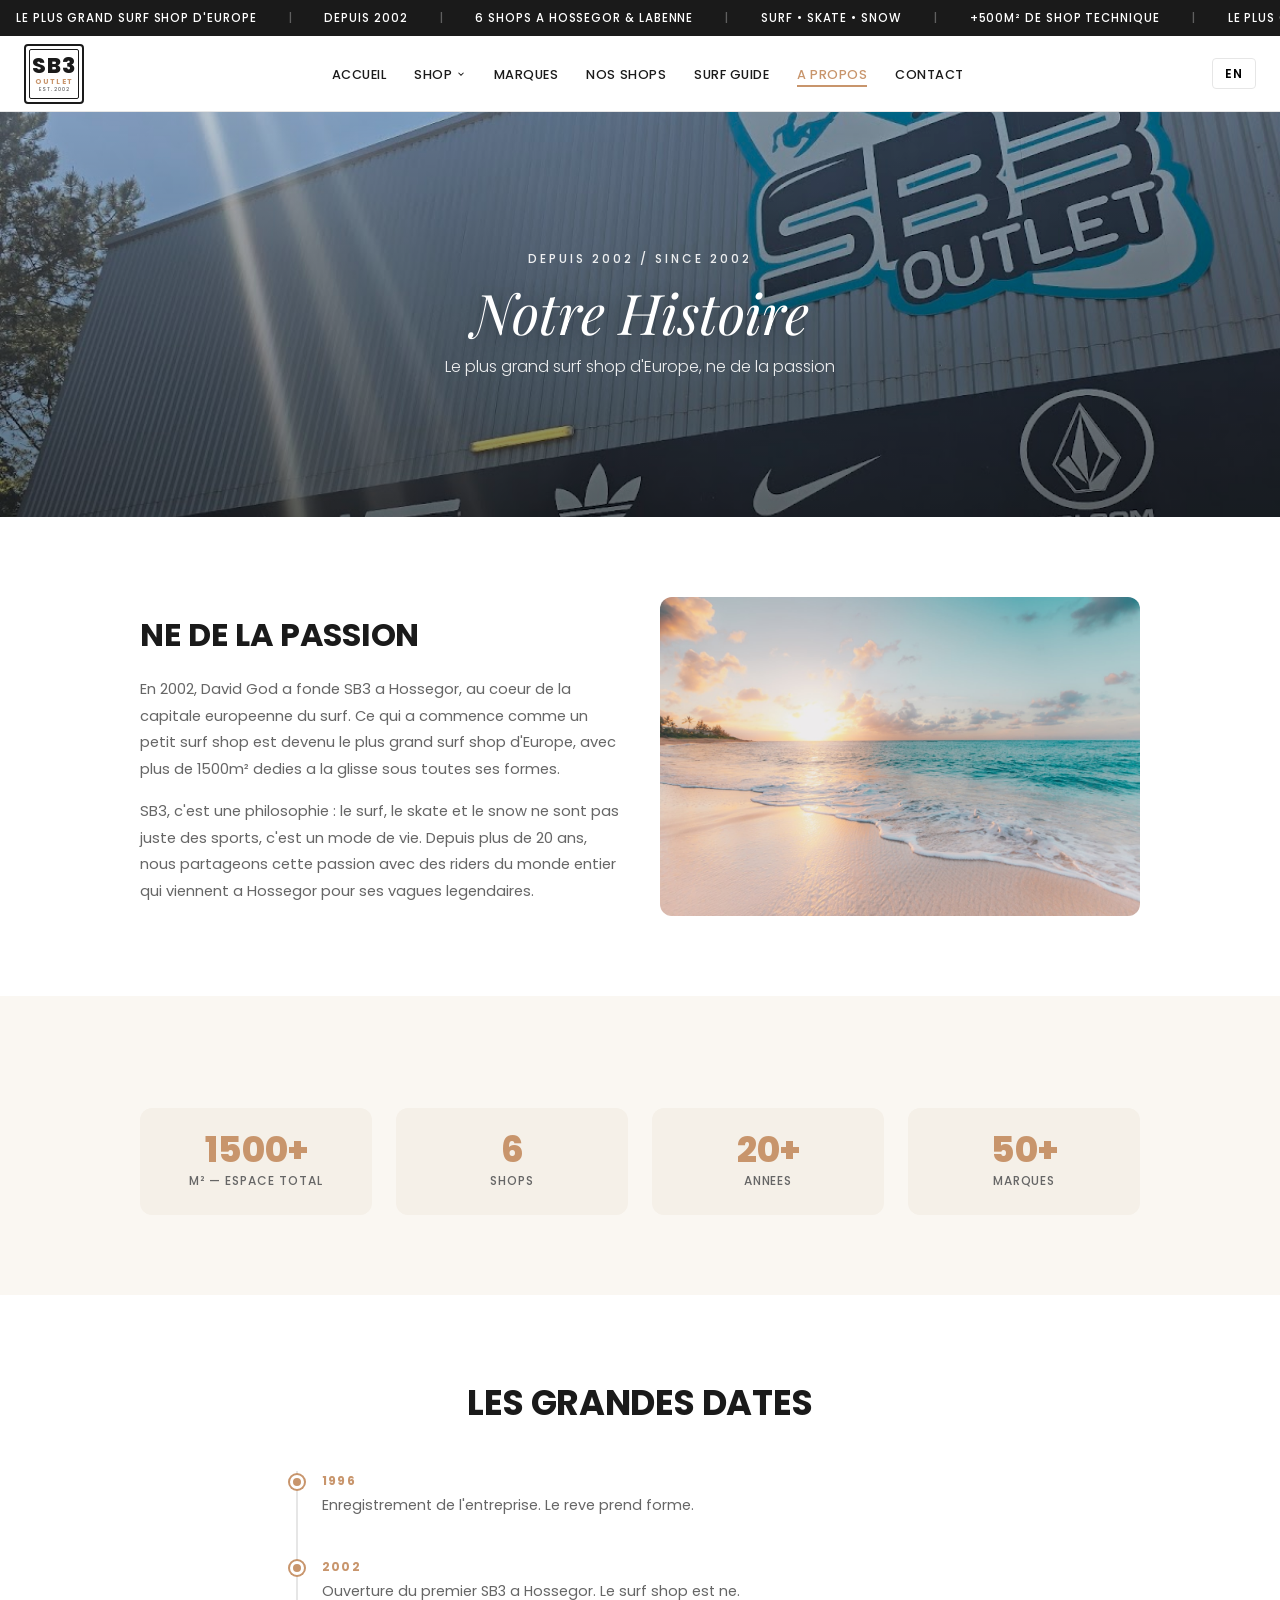
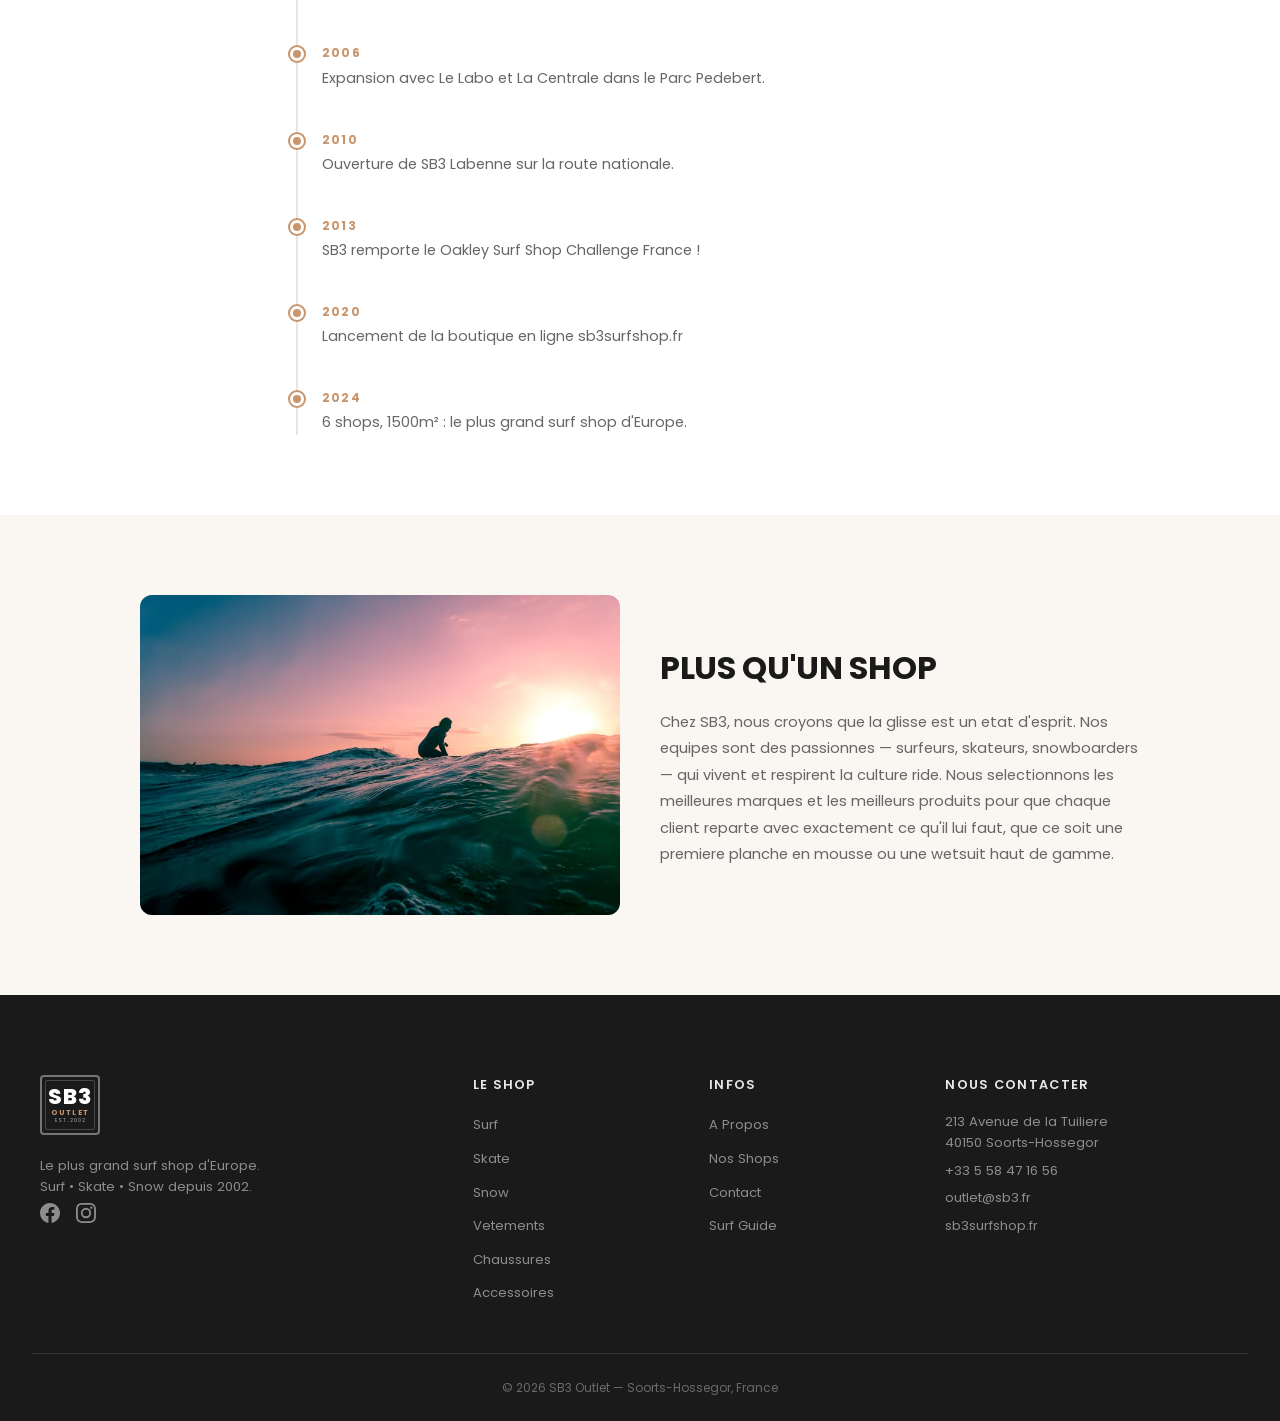
==== about.html @ 445707ae "v2: Multi-page website with 13 pages, real business data, and Hossegor surf guide Complete rebuild f" ====
<!DOCTYPE html>
<html lang="fr">
<head>
  <meta charset="UTF-8">
  <meta name="viewport" content="width=device-width, initial-scale=1.0">
  <meta name="description" content="SB3 Outlet - Notre histoire depuis 2002. Le plus grand surf shop d'Europe a Hossegor. Surf, Skate, Snow.">
  <meta name="theme-color" content="#1a1a1a">
  <title>A Propos | SB3 Outlet - Surf Skate Snow Hossegor</title>
  <link rel="preconnect" href="https://fonts.googleapis.com">
  <link rel="preconnect" href="https://fonts.gstatic.com" crossorigin>
  <link href="https://fonts.googleapis.com/css2?family=Poppins:wght@300;400;500;600;700;800&family=Playfair+Display:ital,wght@0,400;0,700;1,400&display=swap" rel="stylesheet">
  <link rel="stylesheet" href="css/style.css">
</head>
<body>

  <!-- ====== TOP BAR (scrolling announcements) ====== -->
  <div class="top-bar" id="top-bar">
    <div class="top-bar__track">
      <span class="top-bar__item">
        <span class="fr">Le plus grand surf shop d'Europe</span>
        <span class="en">Europe's Largest Surf Shop</span>
      </span>
      <span class="top-bar__sep">|</span>
      <span class="top-bar__item">
        <span class="fr">Depuis 2002</span>
        <span class="en">Since 2002</span>
      </span>
      <span class="top-bar__sep">|</span>
      <span class="top-bar__item">
        <span class="fr">6 shops a Hossegor &amp; Labenne</span>
        <span class="en">6 shops in Hossegor &amp; Labenne</span>
      </span>
      <span class="top-bar__sep">|</span>
      <span class="top-bar__item">
        <span class="fr">Surf &bull; Skate &bull; Snow</span>
        <span class="en">Surf &bull; Skate &bull; Snow</span>
      </span>
      <span class="top-bar__sep">|</span>
      <span class="top-bar__item">
        <span class="fr">+500m&sup2; de shop technique</span>
        <span class="en">+500m&sup2; Technical Shop</span>
      </span>
      <span class="top-bar__sep">|</span>
      <span class="top-bar__item">
        <span class="fr">Le plus grand surf shop d'Europe</span>
        <span class="en">Europe's Largest Surf Shop</span>
      </span>
      <span class="top-bar__sep">|</span>
      <span class="top-bar__item">
        <span class="fr">Depuis 2002</span>
        <span class="en">Since 2002</span>
      </span>
      <span class="top-bar__sep">|</span>
      <span class="top-bar__item">
        <span class="fr">6 shops a Hossegor &amp; Labenne</span>
        <span class="en">6 shops in Hossegor &amp; Labenne</span>
      </span>
      <span class="top-bar__sep">|</span>
      <span class="top-bar__item">
        <span class="fr">Surf &bull; Skate &bull; Snow</span>
        <span class="en">Surf &bull; Skate &bull; Snow</span>
      </span>
      <span class="top-bar__sep">|</span>
      <span class="top-bar__item">
        <span class="fr">+500m&sup2; de shop technique</span>
        <span class="en">+500m&sup2; Technical Shop</span>
      </span>
    </div>
  </div>

  <!-- ====== NAV ====== -->
  <nav class="nav" id="nav">
    <div class="nav__inner">
      <div class="nav__logo">
        <a href="index.html">
          <div class="logo-badge">
            <span class="logo-badge__main">SB3</span>
            <span class="logo-badge__sub">OUTLET</span>
            <span class="logo-badge__est">EST. 2002</span>
          </div>
        </a>
      </div>

      <ul class="nav__links" id="nav-links">
        <li><a href="index.html">
          <span class="fr">Accueil</span>
          <span class="en">Home</span>
        </a></li>
        <li class="nav__dropdown">
          <a href="#" class="nav__dropdown-toggle">
            <span class="fr">Shop</span>
            <span class="en">Shop</span>
            <svg width="10" height="10" viewBox="0 0 24 24" fill="none" stroke="currentColor" stroke-width="2.5"><path d="M6 9l6 6 6-6"/></svg>
          </a>
          <ul class="nav__dropdown-menu">
            <li><a href="surf.html">Surf</a></li>
            <li><a href="skate.html">Skate</a></li>
            <li><a href="snow.html">Snow</a></li>
            <li><a href="clothing.html"><span class="fr">Vetements</span><span class="en">Clothing</span></a></li>
            <li><a href="shoes.html"><span class="fr">Chaussures</span><span class="en">Shoes</span></a></li>
            <li><a href="accessories.html"><span class="fr">Accessoires</span><span class="en">Accessories</span></a></li>
          </ul>
        </li>
        <li><a href="brands.html">
          <span class="fr">Marques</span>
          <span class="en">Brands</span>
        </a></li>
        <li><a href="shops.html">
          <span class="fr">Nos Shops</span>
          <span class="en">Our Shops</span>
        </a></li>
        <li><a href="surf-guide.html">
          <span class="fr">Surf Guide</span>
          <span class="en">Surf Guide</span>
        </a></li>
        <li><a href="about.html" class="active">
          <span class="fr">A Propos</span>
          <span class="en">About</span>
        </a></li>
        <li><a href="contact.html">
          <span class="fr">Contact</span>
          <span class="en">Contact</span>
        </a></li>
      </ul>

      <div class="nav__actions">
        <button class="nav__lang-btn" id="lang-toggle" aria-label="Toggle language">
          <span class="fr">EN</span>
          <span class="en">FR</span>
        </button>
        <button class="nav__burger" id="burger" aria-expanded="false" aria-controls="mobile-menu" aria-label="Menu">
          <span></span><span></span><span></span>
        </button>
      </div>
    </div>
  </nav>

  <!-- Mobile menu -->
  <div class="mobile-menu" id="mobile-menu" aria-hidden="true">
    <a href="index.html"><span class="fr">Accueil</span><span class="en">Home</span></a>
    <div class="mobile-menu__group">
      <button class="mobile-menu__expand" aria-expanded="false">
        Shop
        <svg width="12" height="12" viewBox="0 0 24 24" fill="none" stroke="currentColor" stroke-width="2.5"><path d="M6 9l6 6 6-6"/></svg>
      </button>
      <div class="mobile-menu__sub" aria-hidden="true">
        <a href="surf.html">Surf</a>
        <a href="skate.html">Skate</a>
        <a href="snow.html">Snow</a>
        <a href="clothing.html"><span class="fr">Vetements</span><span class="en">Clothing</span></a>
        <a href="shoes.html"><span class="fr">Chaussures</span><span class="en">Shoes</span></a>
        <a href="accessories.html"><span class="fr">Accessoires</span><span class="en">Accessories</span></a>
      </div>
    </div>
    <a href="brands.html"><span class="fr">Marques</span><span class="en">Brands</span></a>
    <a href="shops.html"><span class="fr">Nos Shops</span><span class="en">Our Shops</span></a>
    <a href="surf-guide.html">Surf Guide</a>
    <a href="about.html" class="active"><span class="fr">A Propos</span><span class="en">About</span></a>
    <a href="contact.html"><span class="fr">Contact</span><span class="en">Contact</span></a>
    <button class="mobile-menu__lang" id="lang-toggle-mobile">
      <span class="fr">English</span>
      <span class="en">Francais</span>
    </button>
  </div>

  <!-- ====== PAGE HERO ====== -->
  <section class="page-hero">
    <div class="page-hero__bg">
      <img src="images/photos/sb3-outlet-exterior.jpg" alt="SB3 Outlet Hossegor">
      <div class="page-hero__overlay"></div>
    </div>
    <div class="page-hero__content">
      <p class="page-hero__eyebrow">DEPUIS 2002 / SINCE 2002</p>
      <h1 class="page-hero__title">
        <span class="fr">Notre Histoire</span>
        <span class="en">Our Story</span>
      </h1>
      <p class="page-hero__subtitle">
        <span class="fr">Le plus grand surf shop d'Europe, ne de la passion</span>
        <span class="en">Europe's largest surf shop, born from passion</span>
      </p>
    </div>
  </section>

  <!-- ====== SECTION 1: THE STORY ====== -->
  <section class="about-section">
    <div class="about-section__inner">
      <div class="about-section__grid reveal">
        <div class="about-section__text">
          <h2>
            <span class="fr">Ne de la Passion</span>
            <span class="en">Born from Passion</span>
          </h2>
          <p>
            <span class="fr">En 2002, David God a fonde SB3 a Hossegor, au coeur de la capitale europeenne du surf. Ce qui a commence comme un petit surf shop est devenu le plus grand surf shop d'Europe, avec plus de 1500m&sup2; dedies a la glisse sous toutes ses formes.</span>
            <span class="en">In 2002, David God founded SB3 in Hossegor, in the heart of Europe's surf capital. What started as a small surf shop has grown into Europe's largest surf shop, with over 1500m&sup2; dedicated to boardsports in all their forms.</span>
          </p>
          <p>
            <span class="fr">SB3, c'est une philosophie : le surf, le skate et le snow ne sont pas juste des sports, c'est un mode de vie. Depuis plus de 20 ans, nous partageons cette passion avec des riders du monde entier qui viennent a Hossegor pour ses vagues legendaires.</span>
            <span class="en">SB3 is a philosophy: surf, skate and snow aren't just sports, they're a way of life. For over 20 years, we've shared this passion with riders from around the world who come to Hossegor for its legendary waves.</span>
          </p>
        </div>
        <div class="about-section__img">
          <img src="images/photos/beach-hossegor.jpg" alt="Hossegor Beach" loading="lazy">
        </div>
      </div>
    </div>
  </section>

  <!-- ====== SECTION 2: STATS ====== -->
  <section class="about-section" style="background: var(--color-cream);">
    <div class="about-section__inner">
      <div class="about-stats reveal">
        <div class="about-stat">
          <p class="about-stat__number">1500+</p>
          <p class="about-stat__label">
            m&sup2; &mdash;
            <span class="fr">Espace Total</span>
            <span class="en">Total Space</span>
          </p>
        </div>
        <div class="about-stat">
          <p class="about-stat__number">6</p>
          <p class="about-stat__label">Shops</p>
        </div>
        <div class="about-stat">
          <p class="about-stat__number">20+</p>
          <p class="about-stat__label">
            <span class="fr">Annees</span>
            <span class="en">Years</span>
          </p>
        </div>
        <div class="about-stat">
          <p class="about-stat__number">50+</p>
          <p class="about-stat__label">
            <span class="fr">Marques</span>
            <span class="en">Brands</span>
          </p>
        </div>
      </div>
    </div>
  </section>

  <!-- ====== SECTION 3: TIMELINE ====== -->
  <section class="about-section">
    <div class="about-section__inner">
      <h2 class="section-title reveal">
        <span class="fr">Les Grandes Dates</span>
        <span class="en">Key Milestones</span>
      </h2>
      <div class="timeline reveal">
        <div class="timeline__item">
          <div class="timeline__dot"></div>
          <p class="timeline__year">1996</p>
          <p class="timeline__text">
            <span class="fr">Enregistrement de l'entreprise. Le reve prend forme.</span>
            <span class="en">Business registered. The dream takes shape.</span>
          </p>
        </div>
        <div class="timeline__item">
          <div class="timeline__dot"></div>
          <p class="timeline__year">2002</p>
          <p class="timeline__text">
            <span class="fr">Ouverture du premier SB3 a Hossegor. Le surf shop est ne.</span>
            <span class="en">First SB3 opens in Hossegor. The surf shop is born.</span>
          </p>
        </div>
        <div class="timeline__item">
          <div class="timeline__dot"></div>
          <p class="timeline__year">2006</p>
          <p class="timeline__text">
            <span class="fr">Expansion avec Le Labo et La Centrale dans le Parc Pedebert.</span>
            <span class="en">Expansion with Le Labo and La Centrale in Pedebert Park.</span>
          </p>
        </div>
        <div class="timeline__item">
          <div class="timeline__dot"></div>
          <p class="timeline__year">2010</p>
          <p class="timeline__text">
            <span class="fr">Ouverture de SB3 Labenne sur la route nationale.</span>
            <span class="en">SB3 Labenne opens on the national road.</span>
          </p>
        </div>
        <div class="timeline__item">
          <div class="timeline__dot"></div>
          <p class="timeline__year">2013</p>
          <p class="timeline__text">
            <span class="fr">SB3 remporte le Oakley Surf Shop Challenge France !</span>
            <span class="en">SB3 wins the Oakley Surf Shop Challenge France!</span>
          </p>
        </div>
        <div class="timeline__item">
          <div class="timeline__dot"></div>
          <p class="timeline__year">2020</p>
          <p class="timeline__text">
            <span class="fr">Lancement de la boutique en ligne sb3surfshop.fr</span>
            <span class="en">Launch of the online store sb3surfshop.fr</span>
          </p>
        </div>
        <div class="timeline__item">
          <div class="timeline__dot"></div>
          <p class="timeline__year">2024</p>
          <p class="timeline__text">
            <span class="fr">6 shops, 1500m&sup2; : le plus grand surf shop d'Europe.</span>
            <span class="en">6 shops, 1500m&sup2;: Europe's largest surf shop.</span>
          </p>
        </div>
      </div>
    </div>
  </section>

  <!-- ====== SECTION 4: VALUES ====== -->
  <section class="about-section" style="background: var(--color-cream);">
    <div class="about-section__inner">
      <div class="about-section__grid about-section__grid--reverse reveal">
        <div class="about-section__text">
          <h2>
            <span class="fr">Plus qu'un Shop</span>
            <span class="en">More than a Shop</span>
          </h2>
          <p>
            <span class="fr">Chez SB3, nous croyons que la glisse est un etat d'esprit. Nos equipes sont des passionnes &mdash; surfeurs, skateurs, snowboarders &mdash; qui vivent et respirent la culture ride. Nous selectionnons les meilleures marques et les meilleurs produits pour que chaque client reparte avec exactement ce qu'il lui faut, que ce soit une premiere planche en mousse ou une wetsuit haut de gamme.</span>
            <span class="en">At SB3, we believe boardsports are a state of mind. Our teams are passionate riders &mdash; surfers, skaters, snowboarders &mdash; who live and breathe the ride culture. We curate the best brands and products so every customer leaves with exactly what they need, whether it's a first foam board or a premium wetsuit.</span>
          </p>
        </div>
        <div class="about-section__img">
          <img src="images/photos/surf-lifestyle.jpg" alt="Surf Lifestyle" loading="lazy">
        </div>
      </div>
    </div>
  </section>

  <!-- ====== FOOTER ====== -->
  <footer class="footer">
    <div class="footer__top">
      <div class="footer__col">
        <div class="footer__logo">
          <div class="logo-badge logo-badge--light">
            <span class="logo-badge__main">SB3</span>
            <span class="logo-badge__sub">OUTLET</span>
            <span class="logo-badge__est">EST. 2002</span>
          </div>
        </div>
        <p class="footer__tagline"><span class="fr">Le plus grand surf shop d'Europe.<br>Surf &bull; Skate &bull; Snow depuis 2002.</span><span class="en">Europe's largest surf shop.<br>Surf &bull; Skate &bull; Snow since 2002.</span></p>
        <div class="footer__social">
          <a href="https://www.facebook.com/sb3outlethossegor/" target="_blank" rel="noopener noreferrer" aria-label="Facebook">
            <svg width="20" height="20" viewBox="0 0 24 24" fill="currentColor"><path d="M24 12.073c0-6.627-5.373-12-12-12s-12 5.373-12 12c0 5.99 4.388 10.954 10.125 11.854v-8.385H7.078v-3.47h3.047V9.43c0-3.007 1.792-4.669 4.533-4.669 1.312 0 2.686.235 2.686.235v2.953H15.83c-1.491 0-1.956.925-1.956 1.874v2.25h3.328l-.532 3.47h-2.796v8.385C19.612 23.027 24 18.062 24 12.073z"/></svg>
          </a>
          <a href="https://www.instagram.com/sb3surfshop/" target="_blank" rel="noopener noreferrer" aria-label="Instagram">
            <svg width="20" height="20" viewBox="0 0 24 24" fill="currentColor"><path d="M12 2.163c3.204 0 3.584.012 4.85.07 3.252.148 4.771 1.691 4.919 4.919.058 1.265.069 1.645.069 4.849 0 3.205-.012 3.584-.069 4.849-.149 3.225-1.664 4.771-4.919 4.919-1.266.058-1.644.07-4.85.07-3.204 0-3.584-.012-4.849-.07-3.26-.149-4.771-1.699-4.919-4.92-.058-1.265-.07-1.644-.07-4.849 0-3.204.013-3.583.07-4.849.149-3.227 1.664-4.771 4.919-4.919 1.266-.057 1.645-.069 4.849-.069zM12 0C8.741 0 8.333.014 7.053.072 2.695.272.273 2.69.073 7.052.014 8.333 0 8.741 0 12c0 3.259.014 3.668.072 4.948.2 4.358 2.618 6.78 6.98 6.98C8.333 23.986 8.741 24 12 24c3.259 0 3.668-.014 4.948-.072 4.354-.2 6.782-2.618 6.979-6.98.059-1.28.073-1.689.073-4.948 0-3.259-.014-3.667-.072-4.947-.196-4.354-2.617-6.78-6.979-6.98C15.668.014 15.259 0 12 0zm0 5.838a6.162 6.162 0 100 12.324 6.162 6.162 0 000-12.324zM12 16a4 4 0 110-8 4 4 0 010 8zm6.406-11.845a1.44 1.44 0 100 2.881 1.44 1.44 0 000-2.881z"/></svg>
          </a>
        </div>
      </div>
      <div class="footer__col">
        <h4><span class="fr">Le Shop</span><span class="en">The Shop</span></h4>
        <ul>
          <li><a href="surf.html">Surf</a></li>
          <li><a href="skate.html">Skate</a></li>
          <li><a href="snow.html">Snow</a></li>
          <li><a href="clothing.html"><span class="fr">Vetements</span><span class="en">Clothing</span></a></li>
          <li><a href="shoes.html"><span class="fr">Chaussures</span><span class="en">Shoes</span></a></li>
          <li><a href="accessories.html"><span class="fr">Accessoires</span><span class="en">Accessories</span></a></li>
        </ul>
      </div>
      <div class="footer__col">
        <h4><span class="fr">Infos</span><span class="en">Info</span></h4>
        <ul>
          <li><a href="about.html"><span class="fr">A Propos</span><span class="en">About Us</span></a></li>
          <li><a href="shops.html"><span class="fr">Nos Shops</span><span class="en">Our Shops</span></a></li>
          <li><a href="contact.html"><span class="fr">Contact</span><span class="en">Contact</span></a></li>
          <li><a href="surf-guide.html">Surf Guide</a></li>
        </ul>
      </div>
      <div class="footer__col">
        <h4><span class="fr">Nous Contacter</span><span class="en">Contact Us</span></h4>
        <p>213 Avenue de la Tuiliere<br>40150 Soorts-Hossegor</p>
        <p><a href="tel:+33558471656">+33 5 58 47 16 56</a></p>
        <p><a href="mailto:outlet@sb3.fr">outlet@sb3.fr</a></p>
        <p><a href="https://sb3surfshop.fr" target="_blank" rel="noopener noreferrer">sb3surfshop.fr</a></p>
      </div>
    </div>
    <div class="footer__bottom">
      <p>&copy; 2026 SB3 Outlet &mdash; Soorts-Hossegor, France</p>
    </div>
  </footer>

  <script src="js/main.js"></script>
</body>
</html>
---- css/style.css ----
/* ============================================
   SB3 Outlet v2 - Multi-Page Design System
   Jack's Surfboards Inspired
   Warm editorial lifestyle aesthetic
   Mobile-first responsive
   ============================================ */

/* --- Reset & Base --- */
*, *::before, *::after { box-sizing: border-box; margin: 0; padding: 0; }

:root {
  --color-bg: #fff;
  --color-text: #1a1a1a;
  --color-text-light: #666;
  --color-accent: #d63a2f;
  --color-warm: #c8956c;
  --color-sand: #f5f0e8;
  --color-cream: #faf7f2;
  --color-dark: #1a1a1a;
  --color-border: #e6e6e6;
  --font-body: 'Poppins', sans-serif;
  --font-display: 'Playfair Display', serif;
  --nav-height: 76px;
  --top-bar-height: 36px;
  --max-width: 1440px;
}

html { scroll-behavior: smooth; }
body {
  font-family: var(--font-body);
  color: var(--color-text);
  background: var(--color-bg);
  line-height: 1.6;
  -webkit-font-smoothing: antialiased;
}
img { display: block; max-width: 100%; height: auto; }
a { color: inherit; text-decoration: none; }
ul { list-style: none; }
button { cursor: pointer; border: none; background: none; font-family: inherit; }

/* --- Language toggle --- */
.en { display: none; }
html.lang-en .en { display: inline; }
html.lang-en .fr { display: none; }

/* --- Scroll Reveal --- */
.reveal {
  opacity: 0;
  transform: translateY(30px);
  transition: opacity 0.7s ease, transform 0.7s ease;
}
.reveal--visible {
  opacity: 1;
  transform: translateY(0);
}

/* ============================================
   TOP BAR
   ============================================ */
.top-bar {
  background: var(--color-dark);
  color: #fff;
  font-size: 0.72rem;
  font-weight: 500;
  letter-spacing: 0.08em;
  text-transform: uppercase;
  height: var(--top-bar-height);
  overflow: hidden;
  position: relative;
  z-index: 1001;
}
.top-bar__track {
  display: flex;
  align-items: center;
  height: 100%;
  white-space: nowrap;
  animation: marquee 30s linear infinite;
  gap: 2rem;
  padding: 0 1rem;
}
.top-bar__sep { opacity: 0.3; }
@keyframes marquee {
  0% { transform: translateX(0); }
  100% { transform: translateX(-50%); }
}

/* ============================================
   NAV
   ============================================ */
.nav {
  position: sticky;
  top: 0;
  z-index: 1000;
  background: rgba(255,255,255,0.97);
  backdrop-filter: blur(12px);
  -webkit-backdrop-filter: blur(12px);
  height: var(--nav-height);
  border-bottom: 1px solid var(--color-border);
  transition: box-shadow 0.3s ease;
}
.nav--scrolled { box-shadow: 0 2px 20px rgba(0,0,0,0.08); }
.nav__inner {
  max-width: var(--max-width);
  margin: 0 auto;
  height: 100%;
  display: flex;
  align-items: center;
  justify-content: space-between;
  padding: 0 1.5rem;
}
.nav__logo a { display: flex; align-items: center; }

/* Logo Badge */
.logo-badge {
  position: relative;
  display: flex;
  flex-direction: column;
  align-items: center;
  justify-content: center;
  width: 60px;
  height: 60px;
  border: 2px solid var(--color-dark);
  text-align: center;
  line-height: 1;
  border-radius: 4px;
  background: transparent;
}
.logo-badge::before {
  content: '';
  position: absolute;
  inset: 3px;
  border: 1px solid var(--color-dark);
  border-radius: 2px;
  pointer-events: none;
}
.logo-badge__main {
  font-size: 1.35rem;
  font-weight: 800;
  letter-spacing: 0.05em;
  color: var(--color-dark);
  line-height: 1;
}
.logo-badge__sub {
  font-size: 0.45rem;
  font-weight: 700;
  letter-spacing: 0.18em;
  text-transform: uppercase;
  color: var(--color-warm);
  margin-top: 1px;
}
.logo-badge__est {
  font-size: 0.32rem;
  font-weight: 500;
  letter-spacing: 0.15em;
  color: var(--color-text-light);
  margin-top: 2px;
}
.logo-badge--light { border-color: rgba(255,255,255,0.4); }
.logo-badge--light::before { border-color: rgba(255,255,255,0.2); }
.logo-badge--light .logo-badge__main { color: #fff; }
.logo-badge--light .logo-badge__sub { color: var(--color-warm); }
.logo-badge--light .logo-badge__est { color: rgba(255,255,255,0.5); }

/* Nav Links */
.nav__links {
  display: none;
  gap: 1.75rem;
}
.nav__links a {
  font-size: 0.8rem;
  font-weight: 500;
  letter-spacing: 0.04em;
  text-transform: uppercase;
  color: var(--color-text);
  transition: color 0.2s;
  position: relative;
}
.nav__links a::after {
  content: '';
  position: absolute;
  bottom: -4px;
  left: 0;
  width: 0;
  height: 2px;
  background: var(--color-warm);
  transition: width 0.3s ease;
}
.nav__links a:hover::after { width: 100%; }
.nav__links a:hover { color: var(--color-warm); }
.nav__links a.active { color: var(--color-warm); }
.nav__links a.active::after { width: 100%; }

/* Nav dropdown */
.nav__dropdown {
  position: relative;
}
.nav__dropdown-trigger {
  display: flex;
  align-items: center;
  gap: 4px;
  font-size: 0.8rem;
  font-weight: 500;
  letter-spacing: 0.04em;
  text-transform: uppercase;
  color: var(--color-text);
  transition: color 0.2s;
  cursor: pointer;
  position: relative;
  padding: 0;
}
.nav__dropdown-trigger::after {
  content: '';
  position: absolute;
  bottom: -4px;
  left: 0;
  width: 0;
  height: 2px;
  background: var(--color-warm);
  transition: width 0.3s ease;
}
.nav__dropdown:hover .nav__dropdown-trigger::after { width: 100%; }
.nav__dropdown:hover .nav__dropdown-trigger { color: var(--color-warm); }
.nav__dropdown-arrow {
  width: 10px;
  height: 10px;
  transition: transform 0.2s;
}
.nav__dropdown:hover .nav__dropdown-arrow { transform: rotate(180deg); }
.nav__dropdown-menu {
  position: absolute;
  top: 100%;
  left: 50%;
  transform: translateX(-50%);
  padding-top: 16px;
  opacity: 0;
  visibility: hidden;
  transition: opacity 0.25s, visibility 0.25s;
}
.nav__dropdown:hover .nav__dropdown-menu {
  opacity: 1;
  visibility: visible;
}
.nav__dropdown-menu-inner {
  background: #fff;
  border: 1px solid var(--color-border);
  border-radius: 8px;
  padding: 0.75rem 0;
  min-width: 180px;
  box-shadow: 0 8px 30px rgba(0,0,0,0.1);
}
.nav__dropdown-menu a {
  display: block;
  padding: 0.5rem 1.25rem;
  font-size: 0.78rem;
  font-weight: 500;
  letter-spacing: 0.03em;
  text-transform: uppercase;
  white-space: nowrap;
  transition: background 0.15s, color 0.15s;
}
.nav__dropdown-menu a::after { display: none; }
.nav__dropdown-menu a:hover {
  background: var(--color-cream);
  color: var(--color-warm);
}

.nav__actions {
  display: flex;
  align-items: center;
  gap: 1rem;
}
.nav__lang-btn {
  font-size: 0.75rem;
  font-weight: 600;
  letter-spacing: 0.1em;
  padding: 0.35rem 0.75rem;
  border: 1px solid var(--color-border);
  border-radius: 4px;
  transition: all 0.2s;
}
.nav__lang-btn:hover {
  background: var(--color-dark);
  color: #fff;
  border-color: var(--color-dark);
}
.nav__icon-btn {
  display: flex;
  align-items: center;
  justify-content: center;
  color: var(--color-text);
  transition: color 0.2s;
  padding: 4px;
}
.nav__icon-btn:hover { color: var(--color-warm); }

/* Burger */
.nav__burger {
  display: flex;
  flex-direction: column;
  gap: 5px;
  padding: 4px;
}
.nav__burger span {
  display: block;
  width: 22px;
  height: 2px;
  background: var(--color-dark);
  transition: all 0.3s ease;
}
.nav__burger[aria-expanded="true"] span:nth-child(1) { transform: translateY(7px) rotate(45deg); }
.nav__burger[aria-expanded="true"] span:nth-child(2) { opacity: 0; }
.nav__burger[aria-expanded="true"] span:nth-child(3) { transform: translateY(-7px) rotate(-45deg); }

/* Mobile menu */
.mobile-menu {
  position: fixed;
  top: calc(var(--nav-height) + var(--top-bar-height));
  left: 0;
  right: 0;
  bottom: 0;
  background: #fff;
  padding: 2rem;
  display: flex;
  flex-direction: column;
  gap: 0;
  transform: translateX(100%);
  transition: transform 0.35s ease;
  z-index: 999;
  overflow-y: auto;
}
.mobile-menu--open { transform: translateX(0); }
.mobile-menu a,
.mobile-menu summary {
  font-size: 1.1rem;
  font-weight: 500;
  text-transform: uppercase;
  letter-spacing: 0.05em;
  padding: 0.75rem 0;
  border-bottom: 1px solid var(--color-border);
  display: block;
}
.mobile-menu details {
  border-bottom: 1px solid var(--color-border);
}
.mobile-menu details summary {
  border-bottom: none;
  cursor: pointer;
  list-style: none;
  display: flex;
  justify-content: space-between;
  align-items: center;
}
.mobile-menu details summary::-webkit-details-marker { display: none; }
.mobile-menu details summary::after {
  content: '+';
  font-size: 1.2rem;
  font-weight: 300;
  transition: transform 0.2s;
}
.mobile-menu details[open] summary::after { content: '-'; }
.mobile-menu details .mobile-submenu {
  padding: 0 0 0.75rem 1rem;
}
.mobile-menu details .mobile-submenu a {
  font-size: 0.9rem;
  padding: 0.5rem 0;
  border-bottom: none;
  color: var(--color-text-light);
}
.mobile-menu__lang {
  font-size: 0.85rem;
  font-weight: 600;
  padding: 0.75rem 1.5rem;
  border: 1px solid var(--color-dark);
  text-align: center;
  margin-top: 1.5rem;
  transition: all 0.2s;
}
.mobile-menu__lang:hover {
  background: var(--color-dark);
  color: #fff;
}

@media (min-width: 900px) {
  .nav__links { display: flex; }
  .nav__burger { display: none; }
  .mobile-menu { display: none !important; }
}

/* ============================================
   PAGE HERO (for subpages)
   ============================================ */
.page-hero {
  position: relative;
  height: 45vh;
  min-height: 320px;
  max-height: 500px;
  display: flex;
  align-items: center;
  justify-content: center;
  overflow: hidden;
  color: #fff;
  text-align: center;
}
.page-hero__bg {
  position: absolute;
  inset: 0;
  z-index: 0;
}
.page-hero__bg img {
  width: 100%;
  height: 100%;
  object-fit: cover;
}
.page-hero__overlay {
  position: absolute;
  inset: 0;
  background: linear-gradient(180deg, rgba(0,0,0,0.2) 0%, rgba(0,0,0,0.5) 100%);
}
.page-hero__content {
  position: relative;
  z-index: 1;
  padding: 2rem;
  max-width: 700px;
}
.page-hero__eyebrow {
  font-size: 0.75rem;
  font-weight: 500;
  letter-spacing: 0.25em;
  text-transform: uppercase;
  margin-bottom: 0.75rem;
  opacity: 0.9;
}
.page-hero__title {
  font-family: var(--font-display);
  font-style: italic;
  font-size: clamp(2rem, 6vw, 3.5rem);
  font-weight: 400;
  line-height: 1.1;
  text-shadow: 0 2px 20px rgba(0,0,0,0.3);
  margin-bottom: 0.75rem;
}
.page-hero__subtitle {
  font-size: clamp(0.85rem, 1.5vw, 1rem);
  font-weight: 300;
  opacity: 0.9;
}

/* ============================================
   HOMEPAGE HERO (video)
   ============================================ */
.hero {
  position: relative;
  height: 100vh;
  min-height: 500px;
  max-height: 900px;
  display: flex;
  align-items: center;
  justify-content: center;
  overflow: hidden;
  color: #fff;
}
.hero__video-wrap {
  position: absolute;
  inset: 0;
  z-index: 0;
}
.hero__video {
  width: 100%;
  height: 100%;
  object-fit: cover;
}
.hero__overlay {
  position: absolute;
  inset: 0;
  background: linear-gradient(180deg, rgba(0,0,0,0.15) 0%, rgba(0,0,0,0.35) 50%, rgba(0,0,0,0.55) 100%);
}
.hero__content {
  position: relative;
  z-index: 1;
  text-align: center;
  padding: 2rem;
  max-width: 700px;
}
.hero__eyebrow {
  font-size: 0.75rem;
  font-weight: 500;
  letter-spacing: 0.25em;
  text-transform: uppercase;
  margin-bottom: 1rem;
  opacity: 0.9;
}
.hero__title { margin-bottom: 1.25rem; }
.hero__title-script {
  font-family: var(--font-display);
  font-style: italic;
  font-size: clamp(2.5rem, 8vw, 5rem);
  font-weight: 400;
  line-height: 1.1;
  text-shadow: 0 2px 30px rgba(0,0,0,0.3);
}
.hero__subtitle {
  font-size: clamp(0.9rem, 2vw, 1.1rem);
  font-weight: 300;
  letter-spacing: 0.02em;
  margin-bottom: 2rem;
  opacity: 0.9;
}
.hero__cta {
  display: inline-block;
  padding: 0.9rem 2.5rem;
  background: #fff;
  color: var(--color-dark);
  font-size: 0.8rem;
  font-weight: 600;
  letter-spacing: 0.15em;
  text-transform: uppercase;
  transition: all 0.3s ease;
}
.hero__cta:hover {
  background: var(--color-warm);
  color: #fff;
}
.hero__scroll-hint {
  position: absolute;
  bottom: 2rem;
  left: 50%;
  transform: translateX(-50%);
  z-index: 1;
  animation: bounce 2s ease infinite;
  opacity: 0.7;
}
@keyframes bounce {
  0%, 100% { transform: translateX(-50%) translateY(0); }
  50% { transform: translateX(-50%) translateY(8px); }
}

/* ============================================
   SALE BANNER
   ============================================ */
.sale-banner { padding: 0; }
.sale-banner__grid {
  display: grid;
  grid-template-columns: 1fr;
  gap: 2px;
}
.sale-card {
  position: relative;
  display: block;
  overflow: hidden;
  aspect-ratio: 4/5;
}
.sale-card img {
  width: 100%;
  height: 100%;
  object-fit: cover;
  transition: transform 0.6s ease;
}
.sale-card:hover img { transform: scale(1.05); }
.sale-card__overlay {
  position: absolute;
  inset: 0;
  display: flex;
  flex-direction: column;
  align-items: center;
  justify-content: center;
  text-align: center;
  padding: 2rem;
  background: rgba(0,0,0,0.35);
  color: #fff;
  transition: background 0.3s;
}
.sale-card:hover .sale-card__overlay { background: rgba(0,0,0,0.5); }
.sale-card__label {
  font-size: 0.75rem;
  font-weight: 500;
  letter-spacing: 0.15em;
  text-transform: uppercase;
  margin-bottom: 0.25rem;
}
.sale-card__percent {
  font-size: clamp(3rem, 8vw, 5rem);
  font-weight: 800;
  line-height: 1;
  margin-bottom: 0.5rem;
}
.sale-card__desc {
  font-size: 0.8rem;
  font-weight: 300;
  margin-bottom: 1.5rem;
  max-width: 250px;
}
.sale-card__btn {
  display: inline-block;
  padding: 0.6rem 1.5rem;
  border: 2px solid #fff;
  font-size: 0.72rem;
  font-weight: 600;
  letter-spacing: 0.12em;
  text-transform: uppercase;
  transition: all 0.3s;
}
.sale-card:hover .sale-card__btn {
  background: #fff;
  color: var(--color-dark);
}
@media (min-width: 768px) {
  .sale-banner__grid { grid-template-columns: repeat(3, 1fr); }
  .sale-card { aspect-ratio: auto; min-height: 420px; }
}

/* ============================================
   ALL SURF PHOTO GRID (mosaic)
   ============================================ */
.all-surf {
  padding: 0.5rem;
  background: var(--color-dark);
}
.all-surf__grid {
  display: grid;
  grid-template-columns: 1fr;
  gap: 0.5rem;
}
.all-surf__item {
  position: relative;
  display: block;
  overflow: hidden;
  aspect-ratio: 1;
}
.all-surf__item img {
  width: 100%;
  height: 100%;
  object-fit: cover;
  transition: transform 0.6s ease;
}
.all-surf__item:hover img { transform: scale(1.08); }
.all-surf__item-overlay {
  position: absolute;
  inset: 0;
  display: flex;
  flex-direction: column;
  align-items: flex-start;
  justify-content: flex-end;
  padding: 1.5rem;
  background: linear-gradient(0deg, rgba(0,0,0,0.6) 0%, rgba(0,0,0,0) 60%);
  color: #fff;
}
.all-surf__item-overlay strong {
  font-size: 1.4rem;
  font-weight: 700;
  letter-spacing: 0.05em;
}
.all-surf__item-overlay p {
  font-size: 0.8rem;
  font-weight: 300;
  opacity: 0.9;
  margin-top: 0.25rem;
}
.all-surf__item-eyebrow {
  font-size: 0.65rem !important;
  letter-spacing: 0.15em;
  text-transform: uppercase;
  opacity: 0.7 !important;
  margin-bottom: 0.25rem;
}
@media (min-width: 768px) {
  .all-surf__grid {
    grid-template-columns: repeat(3, 1fr);
    grid-template-rows: auto auto;
  }
  .all-surf__item--large {
    grid-column: 1 / 2;
    grid-row: 1 / 3;
    aspect-ratio: auto;
  }
  .all-surf__item--wide { grid-column: 2 / 4; }
  .all-surf__item { aspect-ratio: 4/3; }
  .all-surf__item--large { aspect-ratio: auto; }
}
@media (min-width: 1024px) {
  .all-surf { padding: 0.5rem 2rem; }
  .all-surf__item-overlay strong { font-size: 1.8rem; }
}

/* ============================================
   SECTION SHARED
   ============================================ */
.section-title {
  text-align: center;
  font-size: clamp(1.5rem, 4vw, 2.2rem);
  font-weight: 700;
  letter-spacing: -0.01em;
  margin-bottom: 2.5rem;
  text-transform: uppercase;
}
.section-subtitle {
  text-align: center;
  font-size: 1rem;
  color: var(--color-text-light);
  max-width: 650px;
  margin: -1.5rem auto 2.5rem;
  line-height: 1.6;
}

/* ============================================
   SHOP BY CATEGORY
   ============================================ */
.categories {
  padding: 4rem 1.5rem;
  background: var(--color-cream);
}
.categories__grid {
  display: grid;
  grid-template-columns: repeat(2, 1fr);
  gap: 1rem;
  max-width: 1200px;
  margin: 0 auto;
}
.cat-card {
  position: relative;
  display: block;
  overflow: hidden;
  border-radius: 8px;
  aspect-ratio: 3/4;
}
.cat-card img {
  width: 100%;
  height: 100%;
  object-fit: cover;
  transition: transform 0.6s ease;
}
.cat-card:hover img { transform: scale(1.08); }
.cat-card__overlay {
  position: absolute;
  inset: 0;
  display: flex;
  flex-direction: column;
  align-items: center;
  justify-content: center;
  text-align: center;
  padding: 1.5rem;
  background: rgba(0,0,0,0.4);
  color: #fff;
  transition: background 0.3s;
}
.cat-card:hover .cat-card__overlay { background: rgba(0,0,0,0.55); }
.cat-card__overlay h3 {
  font-size: 1.3rem;
  font-weight: 700;
  letter-spacing: 0.08em;
  margin-bottom: 0.3rem;
}
.cat-card__overlay p {
  font-size: 0.75rem;
  font-weight: 300;
  opacity: 0.9;
}
.cat-card__count {
  font-size: 0.65rem;
  font-weight: 600;
  letter-spacing: 0.12em;
  text-transform: uppercase;
  opacity: 0.7;
  margin-top: 0.5rem;
}
@media (min-width: 768px) {
  .categories__grid { grid-template-columns: repeat(3, 1fr); gap: 1.25rem; }
  .cat-card__overlay h3 { font-size: 1.5rem; }
}
@media (min-width: 1024px) {
  .categories { padding: 5rem 2rem; }
}

/* ============================================
   BRANDS BAR
   ============================================ */
.brands {
  padding: 3rem 1.5rem 4rem;
  background: #fff;
}
.brands__track {
  overflow: hidden;
  position: relative;
  max-width: 1400px;
  margin: 0 auto;
}
.brands__track::before,
.brands__track::after {
  content: '';
  position: absolute;
  top: 0;
  bottom: 0;
  width: 60px;
  z-index: 1;
  pointer-events: none;
}
.brands__track::before { left: 0; background: linear-gradient(90deg, #fff, transparent); }
.brands__track::after { right: 0; background: linear-gradient(-90deg, #fff, transparent); }
.brands__scroll {
  display: flex;
  align-items: center;
  gap: 3rem;
  animation: brandScroll 25s linear infinite;
  white-space: nowrap;
}
.brand-logo {
  font-size: 1rem;
  font-weight: 700;
  letter-spacing: 0.1em;
  color: var(--color-text-light);
  opacity: 0.5;
  transition: opacity 0.3s;
  flex-shrink: 0;
}
.brand-logo:hover { opacity: 1; }
@keyframes brandScroll {
  0% { transform: translateX(0); }
  100% { transform: translateX(-50%); }
}

/* ============================================
   PRODUCT CARDS (shared)
   ============================================ */
.products {
  padding: 4rem 1.5rem;
  background: var(--color-sand);
}
.products__tabs {
  display: flex;
  justify-content: center;
  gap: 0.5rem;
  margin-bottom: 2.5rem;
  flex-wrap: wrap;
}
.products__tab {
  padding: 0.5rem 1.2rem;
  font-size: 0.78rem;
  font-weight: 500;
  letter-spacing: 0.05em;
  text-transform: uppercase;
  border: 1px solid var(--color-border);
  border-radius: 100px;
  transition: all 0.2s;
  background: #fff;
}
.products__tab:hover { border-color: var(--color-dark); }
.products__tab--active {
  background: var(--color-dark);
  color: #fff;
  border-color: var(--color-dark);
}
.products__grid {
  display: grid;
  grid-template-columns: repeat(2, 1fr);
  gap: 1.25rem;
  max-width: 1200px;
  margin: 0 auto;
}
.product-card {
  background: #fff;
  border-radius: 8px;
  overflow: hidden;
  transition: transform 0.3s, box-shadow 0.3s;
}
.product-card:hover {
  transform: translateY(-4px);
  box-shadow: 0 8px 30px rgba(0,0,0,0.1);
}
.product-card.hidden { display: none; }
.product-card__img {
  position: relative;
  aspect-ratio: 1;
  overflow: hidden;
}
.product-card__img img {
  width: 100%;
  height: 100%;
  object-fit: cover;
  transition: transform 0.5s;
}
.product-card:hover .product-card__img img { transform: scale(1.05); }
.product-card__badge {
  position: absolute;
  top: 0.75rem;
  left: 0.75rem;
  background: var(--color-accent);
  color: #fff;
  font-size: 0.7rem;
  font-weight: 700;
  padding: 0.25rem 0.6rem;
  border-radius: 3px;
  letter-spacing: 0.03em;
}
.product-card__badge--new { background: var(--color-warm); }
.product-card__info { padding: 1rem; }
.product-card__brand {
  font-size: 0.65rem;
  font-weight: 600;
  letter-spacing: 0.1em;
  color: var(--color-text-light);
  text-transform: uppercase;
  margin-bottom: 0.25rem;
}
.product-card__name {
  font-size: 0.85rem;
  font-weight: 500;
  margin-bottom: 0.5rem;
  line-height: 1.3;
}
.product-card__price {
  font-size: 0.95rem;
  font-weight: 700;
}
.product-card__price--old {
  text-decoration: line-through;
  color: var(--color-text-light);
  font-weight: 400;
  font-size: 0.8rem;
  margin-right: 0.4rem;
}
@media (min-width: 768px) {
  .products__grid { grid-template-columns: repeat(3, 1fr); }
}
@media (min-width: 1024px) {
  .products { padding: 5rem 2rem; }
  .products__grid { grid-template-columns: repeat(4, 1fr); gap: 1.5rem; }
}

/* ============================================
   GOOGLE REVIEWS
   ============================================ */
.reviews {
  padding: 4rem 1.5rem;
  background: #fff;
}
.reviews__summaries {
  display: flex;
  justify-content: center;
  gap: 2rem;
  margin-bottom: 2.5rem;
  flex-wrap: wrap;
}
.reviews__summary {
  text-align: center;
  padding: 1.5rem 2rem;
  background: var(--color-cream);
  border-radius: 12px;
  min-width: 200px;
}
.reviews__summary h3 {
  font-size: 1rem;
  font-weight: 700;
  margin-bottom: 0.5rem;
}
.stars-svg { width: 110px; height: 22px; }
.reviews__rating { font-size: 1.5rem; font-weight: 700; margin: 0.25rem 0; }
.reviews__count { font-size: 0.75rem; color: var(--color-text-light); }
.reviews__grid {
  display: grid;
  grid-template-columns: 1fr;
  gap: 1.25rem;
  max-width: 1200px;
  margin: 0 auto 2rem;
}
.review-card {
  padding: 1.5rem;
  background: var(--color-cream);
  border-radius: 12px;
}
.review-card__header {
  display: flex;
  align-items: center;
  gap: 0.75rem;
  margin-bottom: 0.75rem;
}
.review-card__avatar {
  width: 40px;
  height: 40px;
  border-radius: 50%;
  background: var(--color-warm);
  color: #fff;
  display: flex;
  align-items: center;
  justify-content: center;
  font-weight: 700;
  font-size: 0.9rem;
  flex-shrink: 0;
}
.review-card__name { font-weight: 600; font-size: 0.9rem; }
.review-card__stars { color: #f4b400; font-size: 0.85rem; letter-spacing: 2px; }
.review-card__text {
  font-size: 0.85rem;
  line-height: 1.6;
  color: var(--color-text-light);
  font-style: italic;
}
.reviews__cta { text-align: center; }
@media (min-width: 768px) {
  .reviews__grid { grid-template-columns: repeat(2, 1fr); }
}
@media (min-width: 1024px) {
  .reviews { padding: 5rem 2rem; }
  .reviews__grid { grid-template-columns: repeat(4, 1fr); }
}

/* ============================================
   SHOPS
   ============================================ */
.shops {
  padding: 4rem 1.5rem;
  background: var(--color-sand);
}
.shops__intro {
  text-align: center;
  font-size: 1rem;
  color: var(--color-text-light);
  margin-bottom: 2.5rem;
  max-width: 700px;
  margin-left: auto;
  margin-right: auto;
}
.shops__grid {
  display: grid;
  grid-template-columns: 1fr;
  gap: 1.25rem;
  max-width: 1200px;
  margin: 0 auto;
}
.shop-card {
  background: #fff;
  border-radius: 12px;
  overflow: hidden;
  padding: 1.75rem;
}
.shop-card--featured { border: 2px solid var(--color-warm); }
.shop-card h3 { font-size: 1.2rem; font-weight: 700; margin-bottom: 0.5rem; }
.shop-card__badge {
  display: inline-block;
  font-size: 0.65rem;
  font-weight: 700;
  letter-spacing: 0.12em;
  color: var(--color-warm);
  text-transform: uppercase;
  margin-bottom: 0.75rem;
}
.shop-card__address {
  font-size: 0.85rem;
  color: var(--color-text-light);
  margin-bottom: 0.5rem;
  line-height: 1.5;
}
.shop-card__details {
  font-size: 0.8rem;
  color: var(--color-text-light);
  margin-bottom: 0.5rem;
}
.shop-card__hours {
  font-size: 0.8rem;
  font-weight: 500;
  margin-bottom: 0.5rem;
}
.shop-card__phone a,
.shop-card__email {
  font-size: 0.85rem;
  color: var(--color-warm);
  font-weight: 500;
}
.shop-card__phone a:hover,
.shop-card__email:hover { text-decoration: underline; }
.shop-card__map {
  margin-top: 1.25rem;
  border-radius: 8px;
  overflow: hidden;
  aspect-ratio: 16/9;
}
.shop-card__map iframe {
  width: 100%;
  height: 100%;
  border: none;
}
@media (min-width: 768px) {
  .shops__grid { grid-template-columns: repeat(2, 1fr); }
  .shop-card--featured {
    grid-column: 1 / -1;
    display: grid;
    grid-template-columns: 1fr 1fr;
    gap: 2rem;
  }
  .shop-card--featured .shop-card__map { margin-top: 0; aspect-ratio: auto; min-height: 250px; }
}
@media (min-width: 1024px) {
  .shops { padding: 5rem 2rem; }
}

/* ============================================
   NEWSLETTER
   ============================================ */
.newsletter {
  padding: 4rem 1.5rem;
  background: var(--color-cream);
  text-align: center;
}
.newsletter__inner {
  max-width: 560px;
  margin: 0 auto;
}
.newsletter__title {
  font-size: clamp(1.4rem, 3.5vw, 2rem);
  font-weight: 700;
  letter-spacing: -0.01em;
  margin-bottom: 0.75rem;
}
.newsletter__desc {
  font-size: 0.88rem;
  color: var(--color-text-light);
  margin-bottom: 2rem;
  line-height: 1.6;
}
.newsletter__form {
  display: flex;
  border: 2px solid var(--color-dark);
  overflow: hidden;
  max-width: 440px;
  margin: 0 auto;
}
.newsletter__input {
  flex: 1;
  padding: 0.85rem 1.25rem;
  border: none;
  background: #fff;
  font-family: var(--font-body);
  font-size: 0.88rem;
  color: var(--color-text);
  outline: none;
}
.newsletter__input::placeholder { color: var(--color-text-light); letter-spacing: 0.03em; }
.newsletter__btn {
  display: flex;
  align-items: center;
  justify-content: center;
  padding: 0 1.25rem;
  background: var(--color-dark);
  color: #fff;
  border: none;
  transition: background 0.2s;
}
.newsletter__btn:hover { background: var(--color-warm); }
@media (min-width: 1024px) {
  .newsletter { padding: 5rem 2rem; }
}

/* ============================================
   FOOTER
   ============================================ */
.footer {
  background: var(--color-dark);
  color: #fff;
  padding: 4rem 1.5rem 1.5rem;
}
.footer__top {
  display: grid;
  grid-template-columns: 1fr;
  gap: 2.5rem;
  max-width: 1200px;
  margin: 0 auto 3rem;
}
.footer__logo { margin-bottom: 1.25rem; }
.footer__tagline {
  font-size: 0.85rem;
  color: rgba(255,255,255,0.6);
  line-height: 1.6;
  margin-bottom: 1.25rem;
}
.footer__social { display: flex; gap: 1rem; }
.footer__social a { color: rgba(255,255,255,0.5); transition: color 0.2s; }
.footer__social a:hover { color: #fff; }
.footer__col h4 {
  font-size: 0.8rem;
  font-weight: 600;
  letter-spacing: 0.1em;
  text-transform: uppercase;
  margin-bottom: 1rem;
  color: rgba(255,255,255,0.9);
}
.footer__col ul { display: flex; flex-direction: column; gap: 0.5rem; }
.footer__col li a,
.footer__col p,
.footer__col p a {
  font-size: 0.82rem;
  color: rgba(255,255,255,0.5);
  transition: color 0.2s;
}
.footer__col li a:hover,
.footer__col p a:hover { color: #fff; }
.footer__col p { margin-bottom: 0.4rem; }
.footer__bottom {
  border-top: 1px solid rgba(255,255,255,0.1);
  padding-top: 1.5rem;
  text-align: center;
}
.footer__bottom p {
  font-size: 0.75rem;
  color: rgba(255,255,255,0.35);
}
@media (min-width: 768px) {
  .footer__top { grid-template-columns: 2fr 1fr 1fr 1.5fr; }
  .footer { padding: 5rem 2rem 1.5rem; }
}

/* ============================================
   BUTTONS (shared)
   ============================================ */
.btn {
  display: inline-flex;
  align-items: center;
  gap: 0.5rem;
  padding: 0.75rem 1.75rem;
  font-size: 0.8rem;
  font-weight: 600;
  letter-spacing: 0.05em;
  text-transform: uppercase;
  transition: all 0.3s;
  border: none;
  cursor: pointer;
}
.btn--primary {
  background: var(--color-dark);
  color: #fff;
}
.btn--primary:hover {
  background: var(--color-warm);
}
.btn--outline {
  background: transparent;
  border: 2px solid var(--color-dark);
  color: var(--color-dark);
}
.btn--outline:hover {
  background: var(--color-dark);
  color: #fff;
}
.btn--outline-light {
  background: transparent;
  border: 2px solid #fff;
  color: #fff;
}
.btn--outline-light:hover {
  background: #fff;
  color: var(--color-dark);
}
.btn--warm {
  background: var(--color-warm);
  color: #fff;
}
.btn--warm:hover {
  background: #b07a54;
}

/* ============================================
   BREADCRUMB
   ============================================ */
.breadcrumb {
  padding: 1rem 1.5rem;
  background: var(--color-cream);
  font-size: 0.75rem;
  color: var(--color-text-light);
}
.breadcrumb__inner {
  max-width: var(--max-width);
  margin: 0 auto;
  display: flex;
  align-items: center;
  gap: 0.5rem;
  flex-wrap: wrap;
}
.breadcrumb a {
  color: var(--color-text-light);
  transition: color 0.2s;
}
.breadcrumb a:hover { color: var(--color-warm); }
.breadcrumb__sep { opacity: 0.4; }
.breadcrumb__current { color: var(--color-text); font-weight: 500; }

/* ============================================
   CATEGORY PAGE - PRODUCT GRID
   ============================================ */
.category-page {
  padding: 3rem 1.5rem 5rem;
  background: var(--color-cream);
}
.category-page__inner {
  max-width: 1200px;
  margin: 0 auto;
}
.category-page__header {
  margin-bottom: 2.5rem;
}
.category-page__count {
  font-size: 0.8rem;
  color: var(--color-text-light);
  margin-bottom: 1.5rem;
  text-align: center;
}
.category-page__filters {
  display: flex;
  justify-content: center;
  gap: 0.5rem;
  flex-wrap: wrap;
  margin-bottom: 2rem;
}
.filter-btn {
  padding: 0.45rem 1rem;
  font-size: 0.75rem;
  font-weight: 500;
  letter-spacing: 0.04em;
  text-transform: uppercase;
  border: 1px solid var(--color-border);
  border-radius: 100px;
  background: #fff;
  transition: all 0.2s;
  cursor: pointer;
}
.filter-btn:hover { border-color: var(--color-dark); }
.filter-btn--active {
  background: var(--color-dark);
  color: #fff;
  border-color: var(--color-dark);
}
.category-grid {
  display: grid;
  grid-template-columns: repeat(2, 1fr);
  gap: 1.25rem;
}
@media (min-width: 768px) {
  .category-grid { grid-template-columns: repeat(3, 1fr); }
}
@media (min-width: 1024px) {
  .category-page { padding: 3rem 2rem 5rem; }
  .category-grid { grid-template-columns: repeat(4, 1fr); gap: 1.5rem; }
}

/* ============================================
   ABOUT PAGE
   ============================================ */
.about-section {
  padding: 4rem 1.5rem;
}
.about-section:nth-child(even) { background: var(--color-cream); }
.about-section__inner {
  max-width: 1000px;
  margin: 0 auto;
}
.about-section__grid {
  display: grid;
  grid-template-columns: 1fr;
  gap: 2.5rem;
  align-items: center;
}
.about-section__text h2 {
  font-size: clamp(1.4rem, 3vw, 2rem);
  font-weight: 700;
  text-transform: uppercase;
  letter-spacing: -0.01em;
  margin-bottom: 1rem;
}
.about-section__text p {
  font-size: 0.92rem;
  line-height: 1.8;
  color: var(--color-text-light);
  margin-bottom: 1rem;
}
.about-section__text p:last-child { margin-bottom: 0; }
.about-section__img {
  border-radius: 12px;
  overflow: hidden;
}
.about-section__img img {
  width: 100%;
  height: auto;
}
.about-stats {
  display: grid;
  grid-template-columns: repeat(2, 1fr);
  gap: 1.5rem;
  margin-top: 2rem;
}
.about-stat {
  text-align: center;
  padding: 1.5rem;
  background: var(--color-sand);
  border-radius: 12px;
}
.about-stat__number {
  font-size: 2.2rem;
  font-weight: 800;
  color: var(--color-warm);
  line-height: 1;
  margin-bottom: 0.25rem;
}
.about-stat__label {
  font-size: 0.75rem;
  font-weight: 500;
  letter-spacing: 0.08em;
  text-transform: uppercase;
  color: var(--color-text-light);
}
@media (min-width: 768px) {
  .about-section__grid { grid-template-columns: 1fr 1fr; }
  .about-section__grid--reverse .about-section__img { order: -1; }
  .about-stats { grid-template-columns: repeat(4, 1fr); }
}
@media (min-width: 1024px) {
  .about-section { padding: 5rem 2rem; }
}

/* ============================================
   TIMELINE (history)
   ============================================ */
.timeline {
  max-width: 700px;
  margin: 0 auto;
  position: relative;
  padding-left: 2rem;
}
.timeline::before {
  content: '';
  position: absolute;
  left: 6px;
  top: 0;
  bottom: 0;
  width: 2px;
  background: var(--color-border);
}
.timeline__item {
  position: relative;
  padding-bottom: 2.5rem;
}
.timeline__item:last-child { padding-bottom: 0; }
.timeline__dot {
  position: absolute;
  left: -2rem;
  top: 4px;
  width: 14px;
  height: 14px;
  border-radius: 50%;
  background: var(--color-warm);
  border: 3px solid #fff;
  box-shadow: 0 0 0 2px var(--color-warm);
}
.timeline__year {
  font-size: 0.75rem;
  font-weight: 700;
  letter-spacing: 0.1em;
  color: var(--color-warm);
  text-transform: uppercase;
  margin-bottom: 0.25rem;
}
.timeline__text {
  font-size: 0.9rem;
  line-height: 1.6;
  color: var(--color-text-light);
}

/* ============================================
   CONTACT PAGE
   ============================================ */
.contact-section {
  padding: 4rem 1.5rem;
}
.contact-section__inner {
  max-width: 1000px;
  margin: 0 auto;
}
.contact-grid {
  display: grid;
  grid-template-columns: 1fr;
  gap: 2.5rem;
}
.contact-form {
  display: flex;
  flex-direction: column;
  gap: 1.25rem;
}
.form-group { display: flex; flex-direction: column; gap: 0.4rem; }
.form-group label {
  font-size: 0.78rem;
  font-weight: 600;
  letter-spacing: 0.05em;
  text-transform: uppercase;
}
.form-group input,
.form-group textarea,
.form-group select {
  padding: 0.8rem 1rem;
  border: 1px solid var(--color-border);
  font-family: var(--font-body);
  font-size: 0.88rem;
  color: var(--color-text);
  transition: border-color 0.2s;
  outline: none;
  background: #fff;
}
.form-group input:focus,
.form-group textarea:focus,
.form-group select:focus {
  border-color: var(--color-warm);
}
.form-group textarea { resize: vertical; min-height: 140px; }
.form-row {
  display: grid;
  grid-template-columns: 1fr;
  gap: 1.25rem;
}
@media (min-width: 768px) {
  .contact-grid { grid-template-columns: 1fr 1fr; }
  .form-row { grid-template-columns: 1fr 1fr; }
}
@media (min-width: 1024px) {
  .contact-section { padding: 5rem 2rem; }
}

.contact-info { display: flex; flex-direction: column; gap: 2rem; }
.contact-info__item h3 {
  font-size: 0.9rem;
  font-weight: 700;
  margin-bottom: 0.5rem;
  text-transform: uppercase;
  letter-spacing: 0.05em;
}
.contact-info__item p {
  font-size: 0.85rem;
  color: var(--color-text-light);
  line-height: 1.6;
}
.contact-info__item a {
  color: var(--color-warm);
  font-weight: 500;
}
.contact-info__item a:hover { text-decoration: underline; }

/* ============================================
   SURF GUIDE PAGE
   ============================================ */
.guide-section {
  padding: 4rem 1.5rem;
}
.guide-section:nth-child(even) { background: var(--color-cream); }
.guide-section__inner {
  max-width: 1100px;
  margin: 0 auto;
}
.spots-grid {
  display: grid;
  grid-template-columns: 1fr;
  gap: 1.5rem;
}
.spot-card {
  background: #fff;
  border-radius: 12px;
  overflow: hidden;
  display: grid;
  grid-template-columns: 1fr;
}
.spot-card__img {
  aspect-ratio: 16/9;
  overflow: hidden;
}
.spot-card__img img {
  width: 100%;
  height: 100%;
  object-fit: cover;
}
.spot-card__info { padding: 1.5rem; }
.spot-card__info h3 {
  font-size: 1.1rem;
  font-weight: 700;
  margin-bottom: 0.5rem;
}
.spot-card__level {
  display: inline-block;
  font-size: 0.65rem;
  font-weight: 700;
  letter-spacing: 0.1em;
  text-transform: uppercase;
  padding: 0.2rem 0.6rem;
  border-radius: 100px;
  margin-bottom: 0.75rem;
}
.spot-card__level--beginner { background: #d4edda; color: #155724; }
.spot-card__level--intermediate { background: #fff3cd; color: #856404; }
.spot-card__level--advanced { background: #f8d7da; color: #721c24; }
.spot-card__level--expert { background: #1a1a1a; color: #fff; }
.spot-card__info p {
  font-size: 0.85rem;
  line-height: 1.6;
  color: var(--color-text-light);
}
.spot-card__meta {
  display: flex;
  gap: 1.5rem;
  margin-top: 0.75rem;
  font-size: 0.75rem;
  color: var(--color-text-light);
}
.spot-card__meta span {
  display: flex;
  align-items: center;
  gap: 0.3rem;
}

/* Wetsuit guide table */
.wetsuit-table {
  width: 100%;
  border-collapse: collapse;
  margin-top: 1.5rem;
  font-size: 0.85rem;
}
.wetsuit-table th {
  background: var(--color-dark);
  color: #fff;
  padding: 0.75rem 1rem;
  font-weight: 600;
  letter-spacing: 0.05em;
  text-transform: uppercase;
  font-size: 0.72rem;
  text-align: left;
}
.wetsuit-table td {
  padding: 0.75rem 1rem;
  border-bottom: 1px solid var(--color-border);
}
.wetsuit-table tr:nth-child(even) { background: var(--color-cream); }

@media (min-width: 768px) {
  .spots-grid { grid-template-columns: repeat(2, 1fr); }
  .spot-card--featured {
    grid-column: 1 / -1;
    grid-template-columns: 1fr 1fr;
  }
  .spot-card--featured .spot-card__img { aspect-ratio: auto; min-height: 250px; }
}
@media (min-width: 1024px) {
  .guide-section { padding: 5rem 2rem; }
  .spots-grid { grid-template-columns: repeat(3, 1fr); }
  .spot-card--featured { grid-template-columns: 1fr 1fr; }
}

/* ============================================
   BRANDS PAGE
   ============================================ */
.brands-page {
  padding: 4rem 1.5rem;
  background: var(--color-cream);
}
.brands-page__inner {
  max-width: 1200px;
  margin: 0 auto;
}
.brands-grid {
  display: grid;
  grid-template-columns: repeat(2, 1fr);
  gap: 1rem;
}
.brand-card {
  background: #fff;
  border-radius: 8px;
  padding: 2rem 1.5rem;
  text-align: center;
  transition: transform 0.3s, box-shadow 0.3s;
  display: flex;
  align-items: center;
  justify-content: center;
  min-height: 100px;
}
.brand-card:hover {
  transform: translateY(-3px);
  box-shadow: 0 6px 20px rgba(0,0,0,0.08);
}
.brand-card__name {
  font-size: 1rem;
  font-weight: 700;
  letter-spacing: 0.1em;
  text-transform: uppercase;
  color: var(--color-text);
}
.brands-page__letter {
  font-size: 1.5rem;
  font-weight: 800;
  color: var(--color-warm);
  margin: 2rem 0 1rem;
  padding-bottom: 0.5rem;
  border-bottom: 2px solid var(--color-warm);
}
.brands-page__letter:first-child { margin-top: 0; }
@media (min-width: 768px) {
  .brands-grid { grid-template-columns: repeat(3, 1fr); }
}
@media (min-width: 1024px) {
  .brands-page { padding: 4rem 2rem; }
  .brands-grid { grid-template-columns: repeat(4, 1fr); gap: 1.25rem; }
}

/* ============================================
   SALE PAGE
   ============================================ */
.sale-hero {
  background: var(--color-accent);
  color: #fff;
  text-align: center;
  padding: 3rem 1.5rem;
}
.sale-hero__percent {
  font-size: clamp(4rem, 12vw, 8rem);
  font-weight: 800;
  line-height: 1;
  margin-bottom: 0.5rem;
}
.sale-hero__title {
  font-size: clamp(1.2rem, 3vw, 1.8rem);
  font-weight: 600;
  letter-spacing: 0.05em;
  text-transform: uppercase;
  margin-bottom: 0.5rem;
}
.sale-hero__subtitle {
  font-size: 0.9rem;
  font-weight: 300;
  opacity: 0.9;
}

/* ============================================
   UTILITY CLASSES
   ============================================ */
.container {
  max-width: var(--max-width);
  margin: 0 auto;
  padding: 0 1.5rem;
}
.text-center { text-align: center; }
.mt-2 { margin-top: 2rem; }
.mb-2 { margin-bottom: 2rem; }
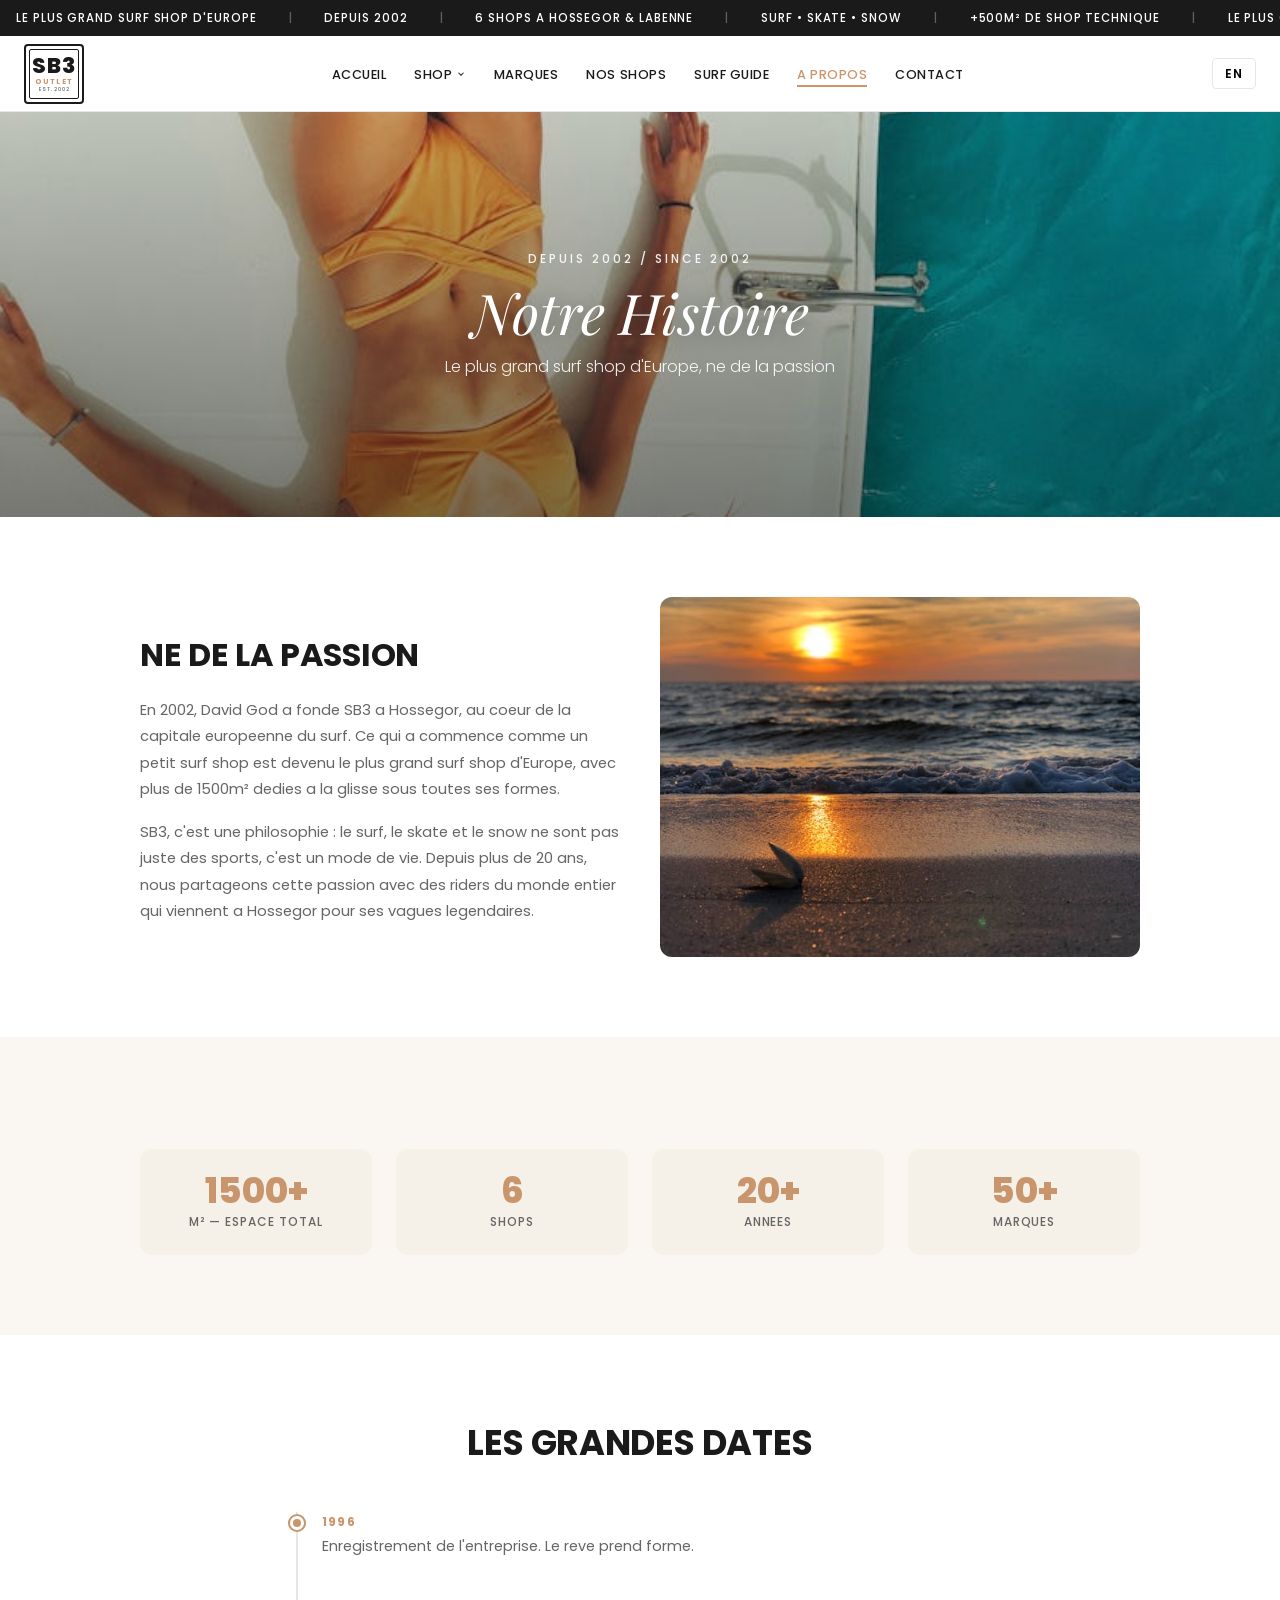
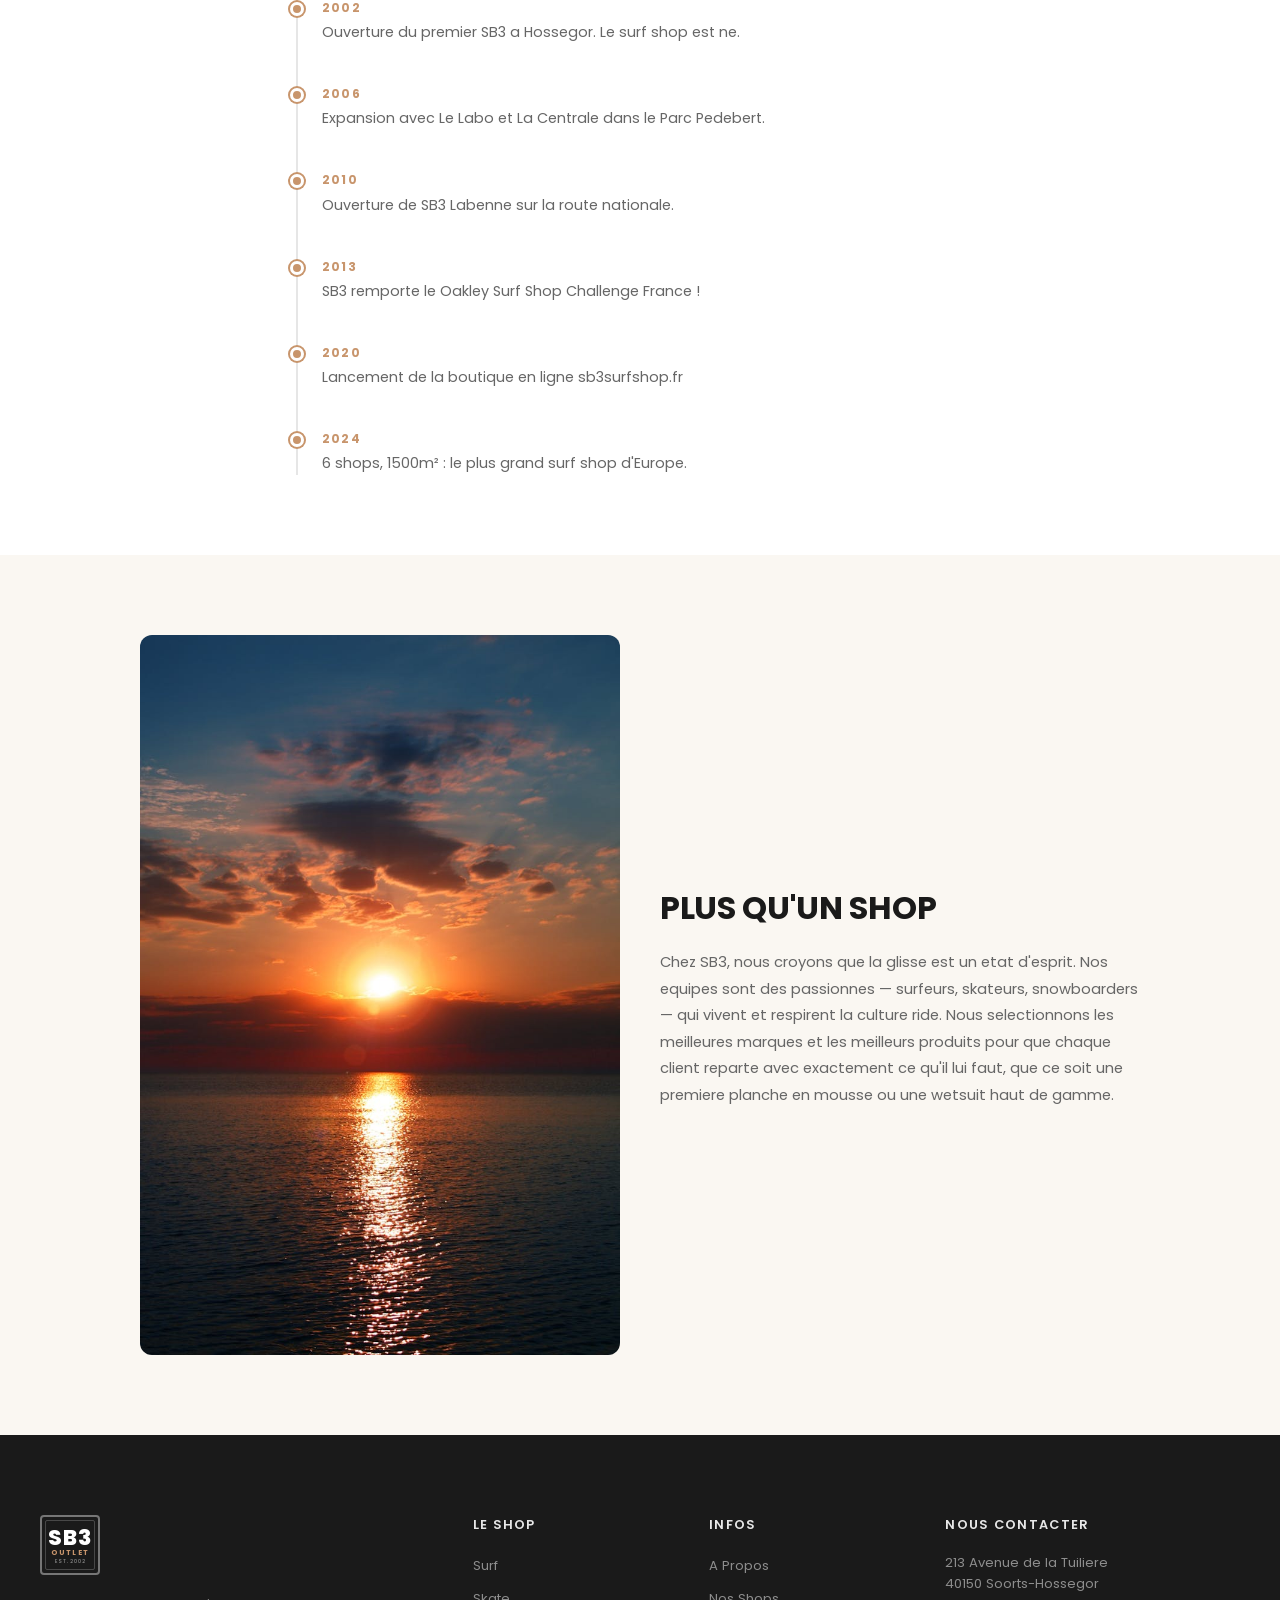
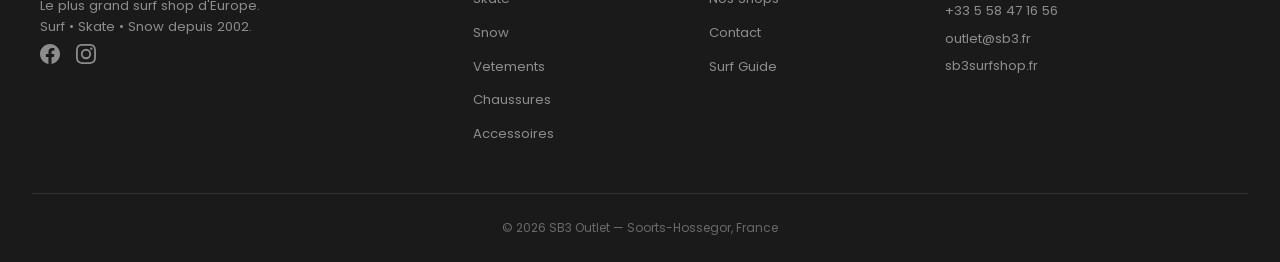
==== commit dcd97992: "feat: replace all placeholder images with 68 unique Pexels editorial photos - Downloaded 90+ high-qu" ====
--- a/about.html
+++ b/about.html
@@ -166,7 +166,7 @@
   <!-- ====== PAGE HERO ====== -->
   <section class="page-hero">
     <div class="page-hero__bg">
-      <img src="images/photos/sb3-outlet-exterior.jpg" alt="SB3 Outlet Hossegor">
+      <img src="images/photos/about-culture.jpg" alt="SB3 Outlet Hossegor">
       <div class="page-hero__overlay"></div>
     </div>
     <div class="page-hero__content">
@@ -201,7 +201,7 @@
           </p>
         </div>
         <div class="about-section__img">
-          <img src="images/photos/beach-hossegor.jpg" alt="Hossegor Beach" loading="lazy">
+          <img src="images/photos/about-hossegor.jpg" alt="Hossegor Beach" loading="lazy">
         </div>
       </div>
     </div>
@@ -324,7 +324,7 @@
           </p>
         </div>
         <div class="about-section__img">
-          <img src="images/photos/surf-lifestyle.jpg" alt="Surf Lifestyle" loading="lazy">
+          <img src="images/photos/lifestyle-beach-sunset.jpg" alt="Surf Lifestyle" loading="lazy">
         </div>
       </div>
     </div>
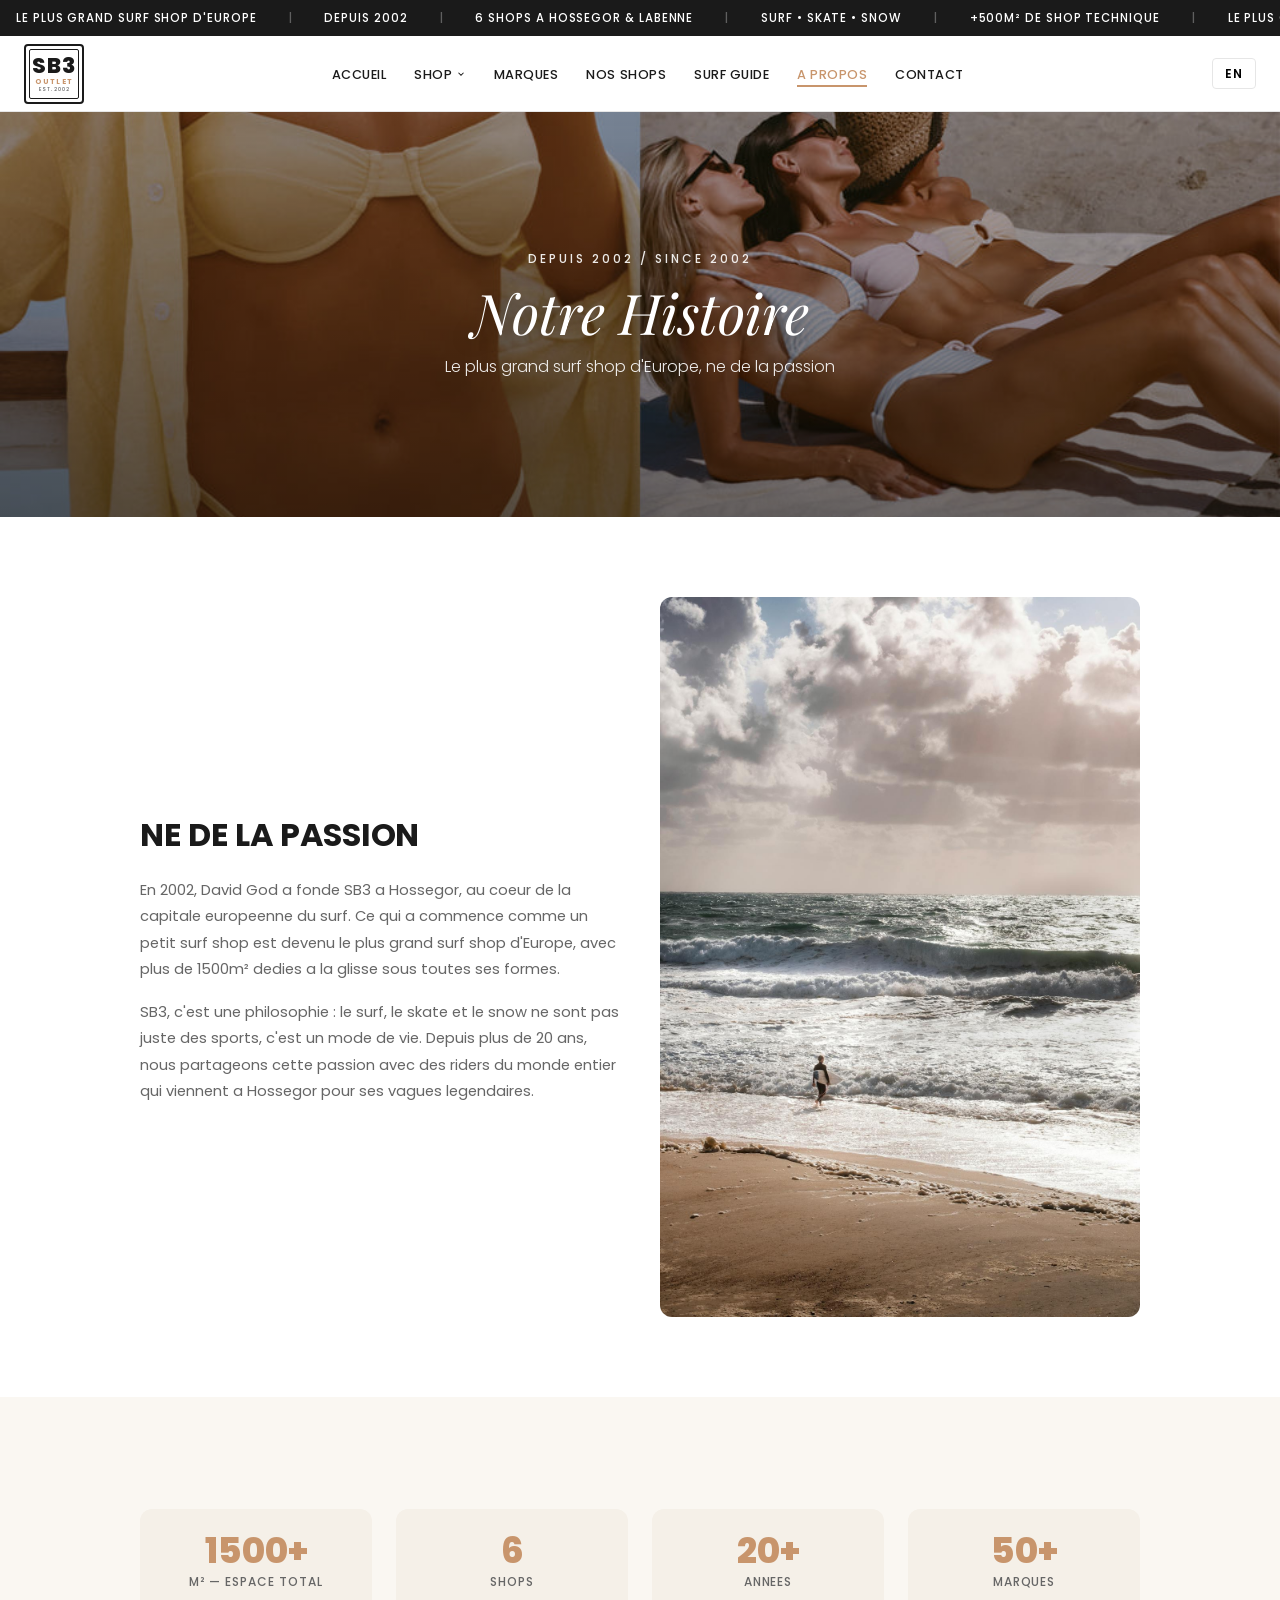
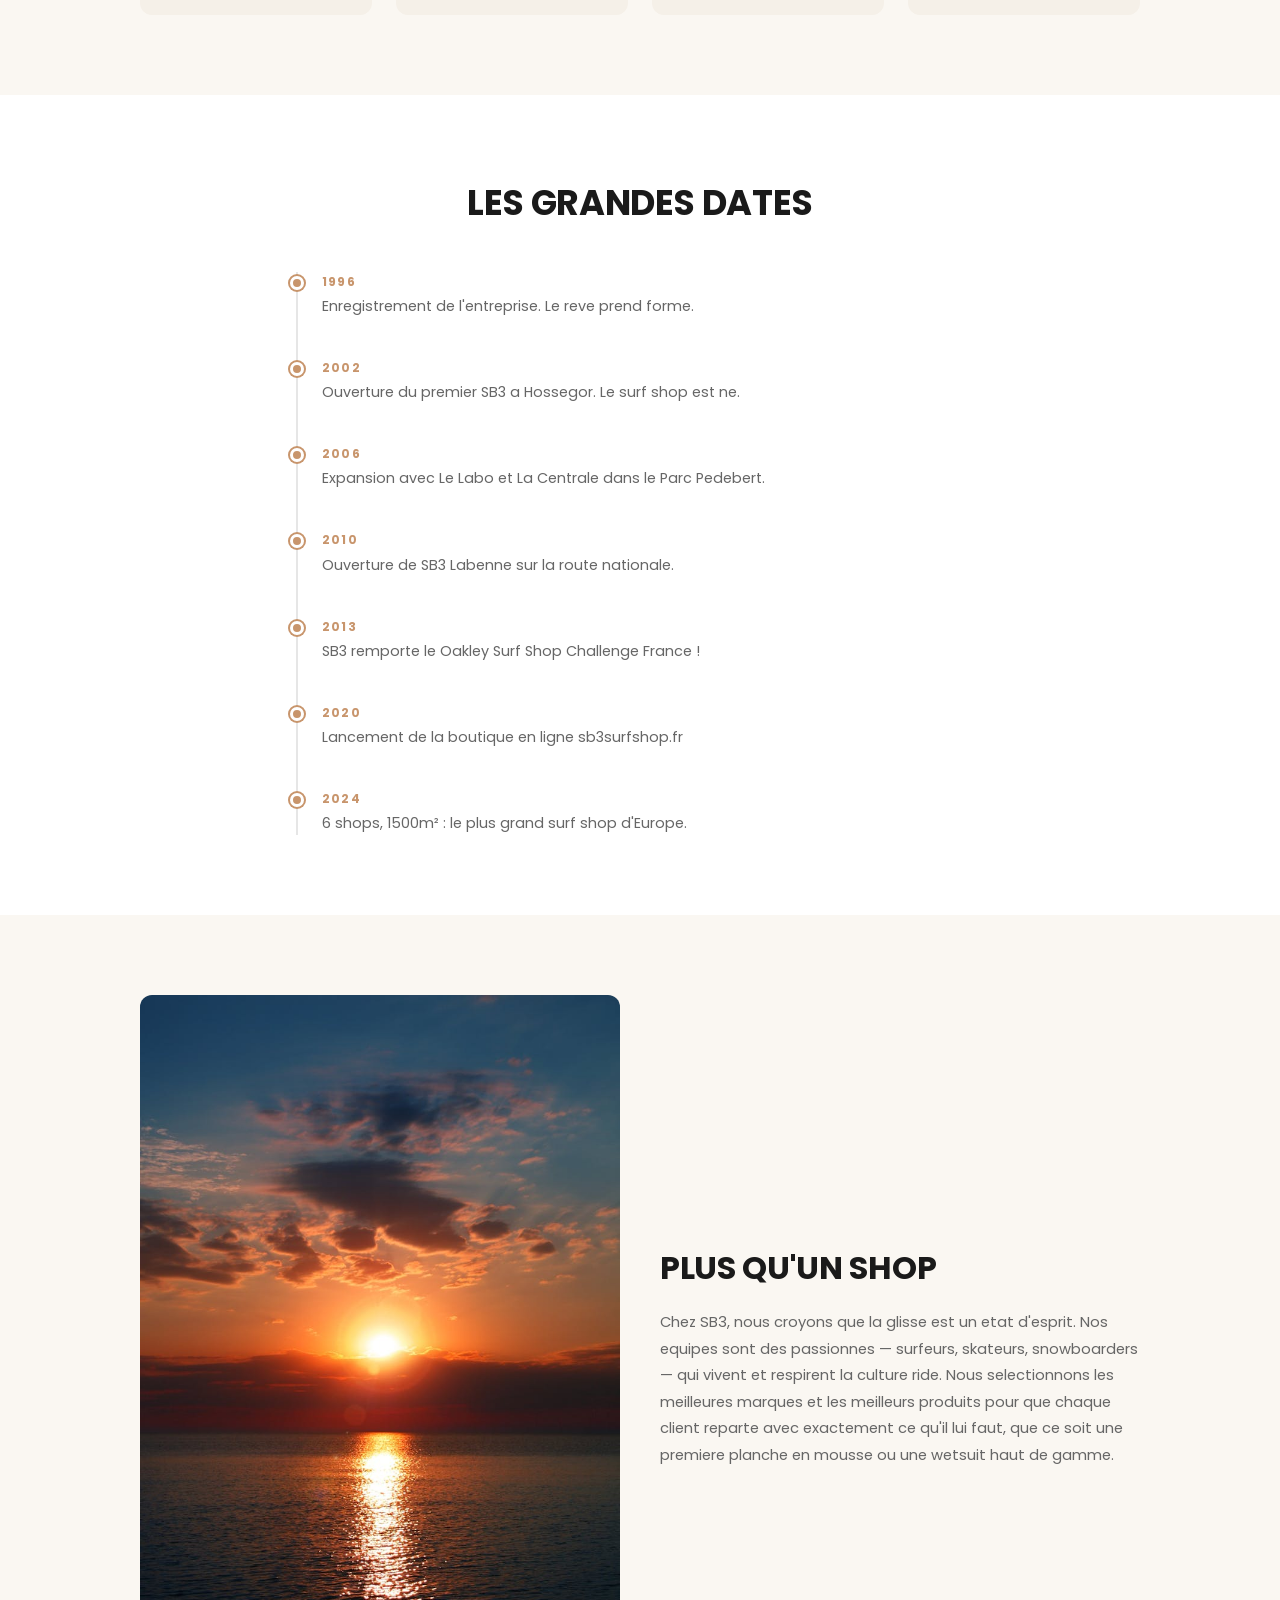
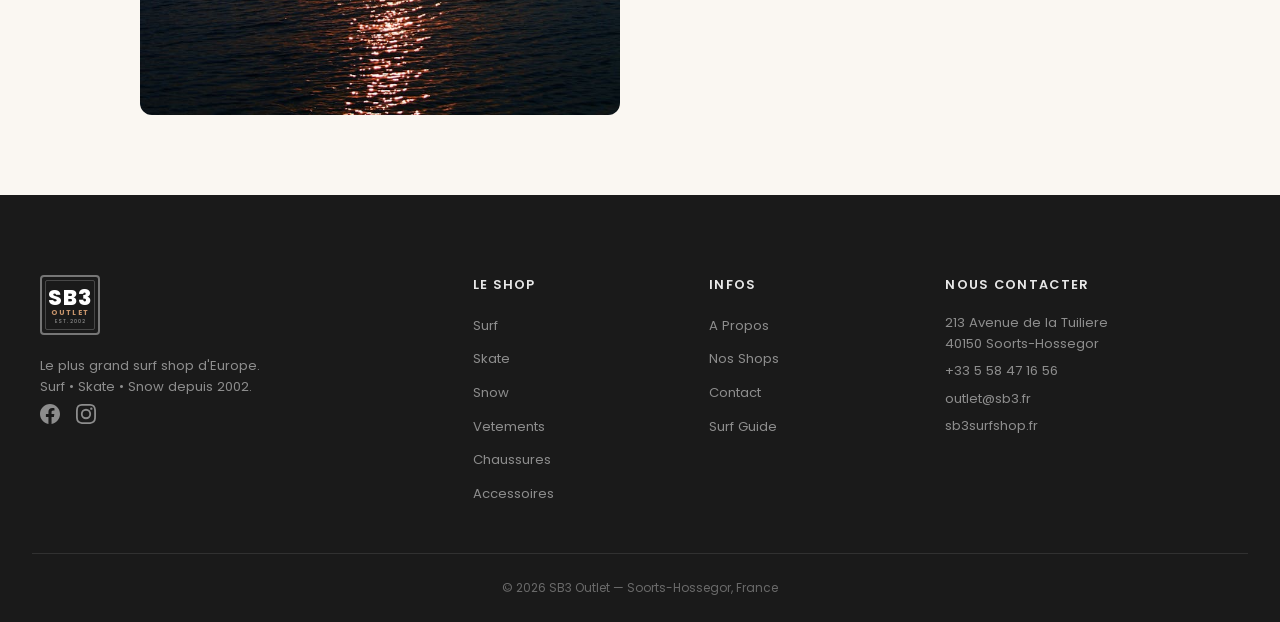
==== commit 41cb9aa2: "feat: v4 - restore original boss-approved images for aesthetic, keep Pexels for products Restores th" ====
--- a/about.html
+++ b/about.html
@@ -166,7 +166,7 @@
   <!-- ====== PAGE HERO ====== -->
   <section class="page-hero">
     <div class="page-hero__bg">
-      <img src="images/photos/about-culture.jpg" alt="SB3 Outlet Hossegor">
+      <img src="images/hero-campaign.jpg" alt="SB3 Outlet Hossegor">
       <div class="page-hero__overlay"></div>
     </div>
     <div class="page-hero__content">
--- a/css/style.css
+++ b/css/style.css
@@ -1704,7 +1704,7 @@
    SALE PAGE
    ============================================ */
 .sale-hero {
-  background: var(--color-accent);
+  background: linear-gradient(rgba(0,0,0,0.45), rgba(0,0,0,0.45)), url('../images/hero-lifestyle.jpg') center/cover no-repeat;
   color: #fff;
   text-align: center;
   padding: 3rem 1.5rem;
